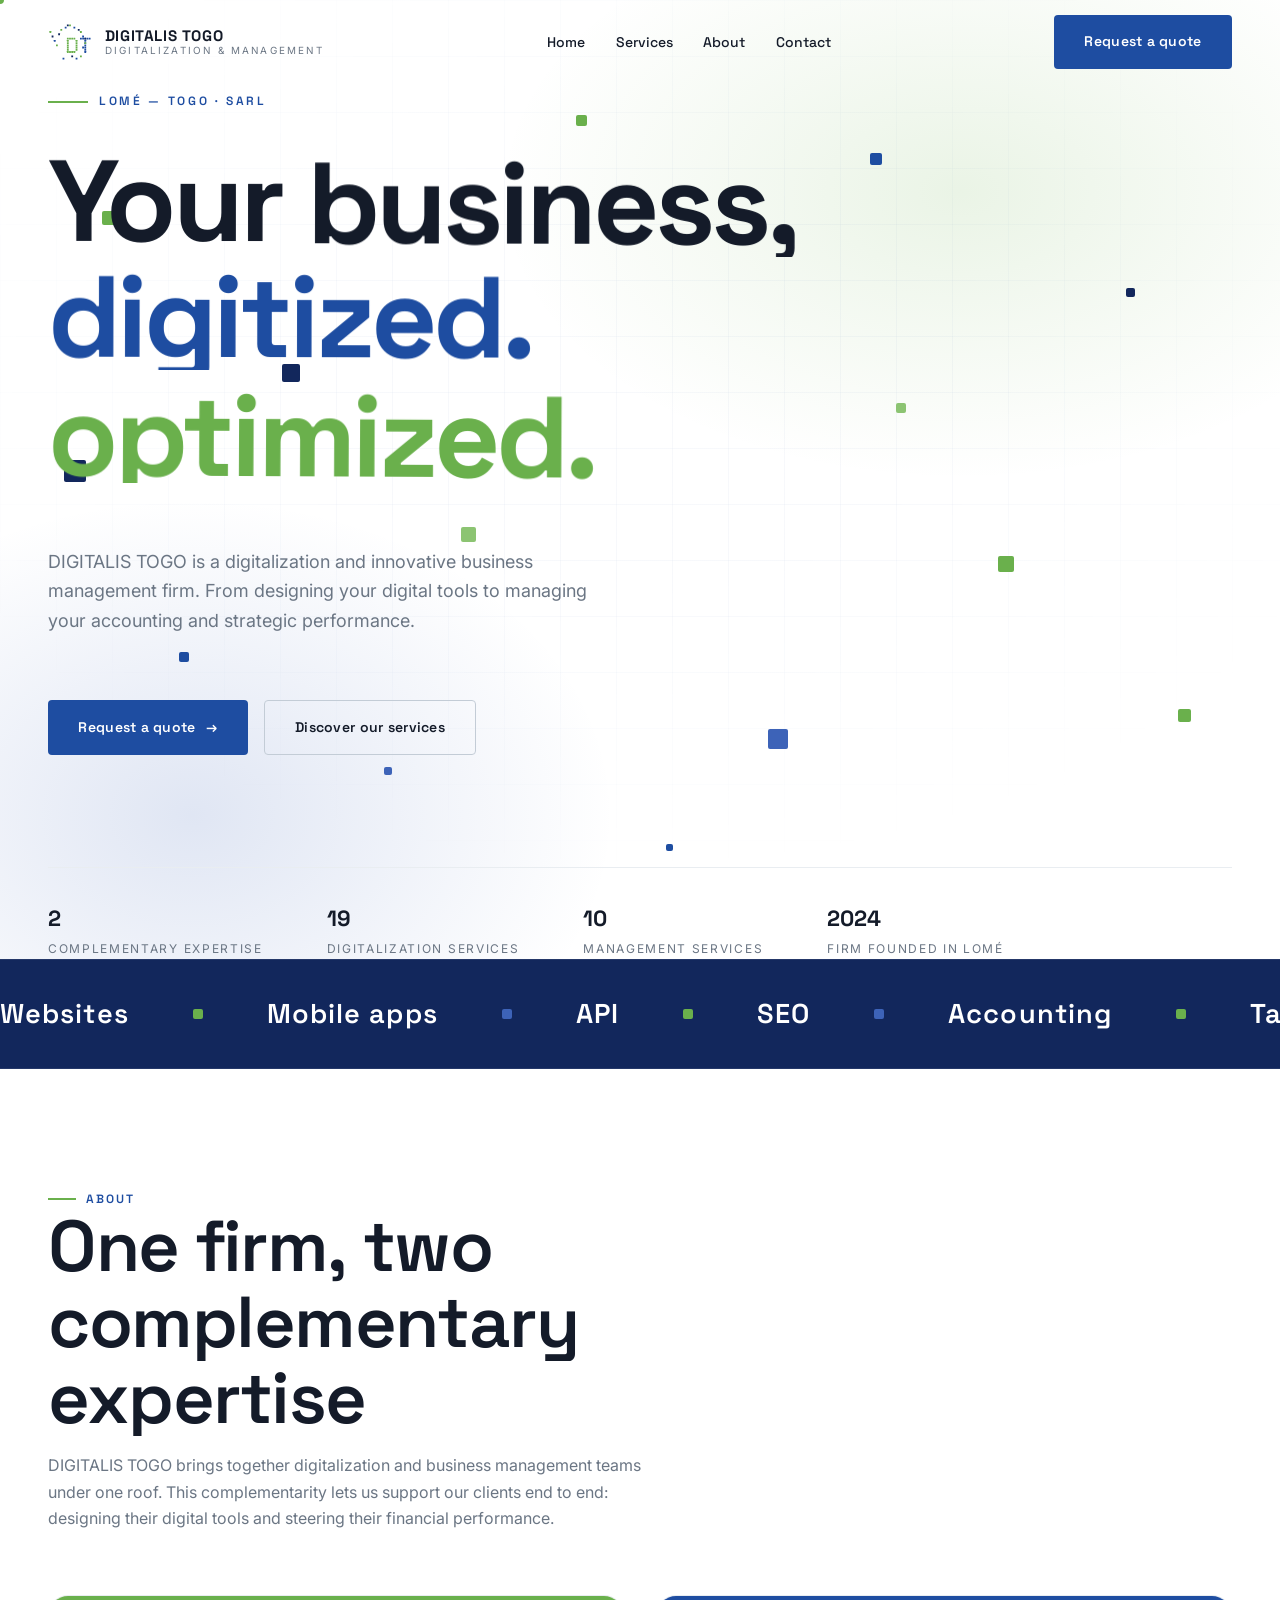
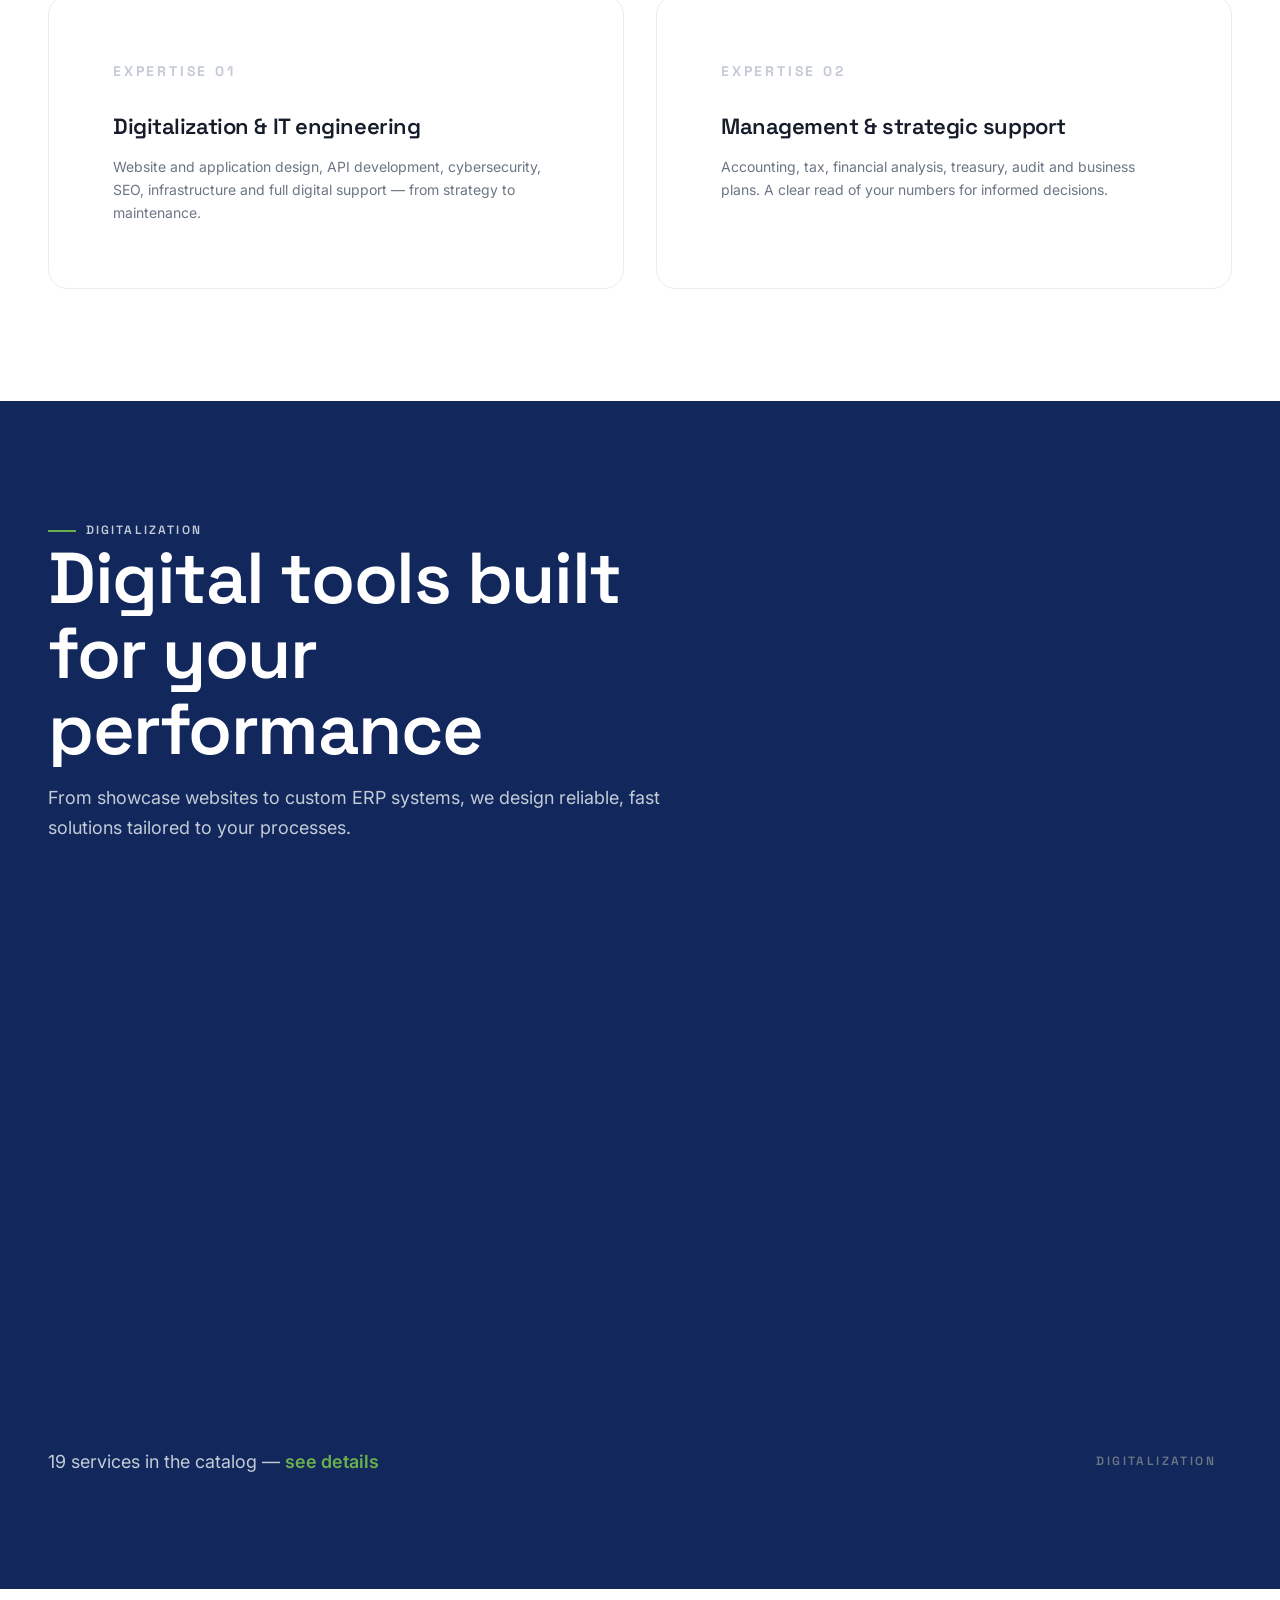
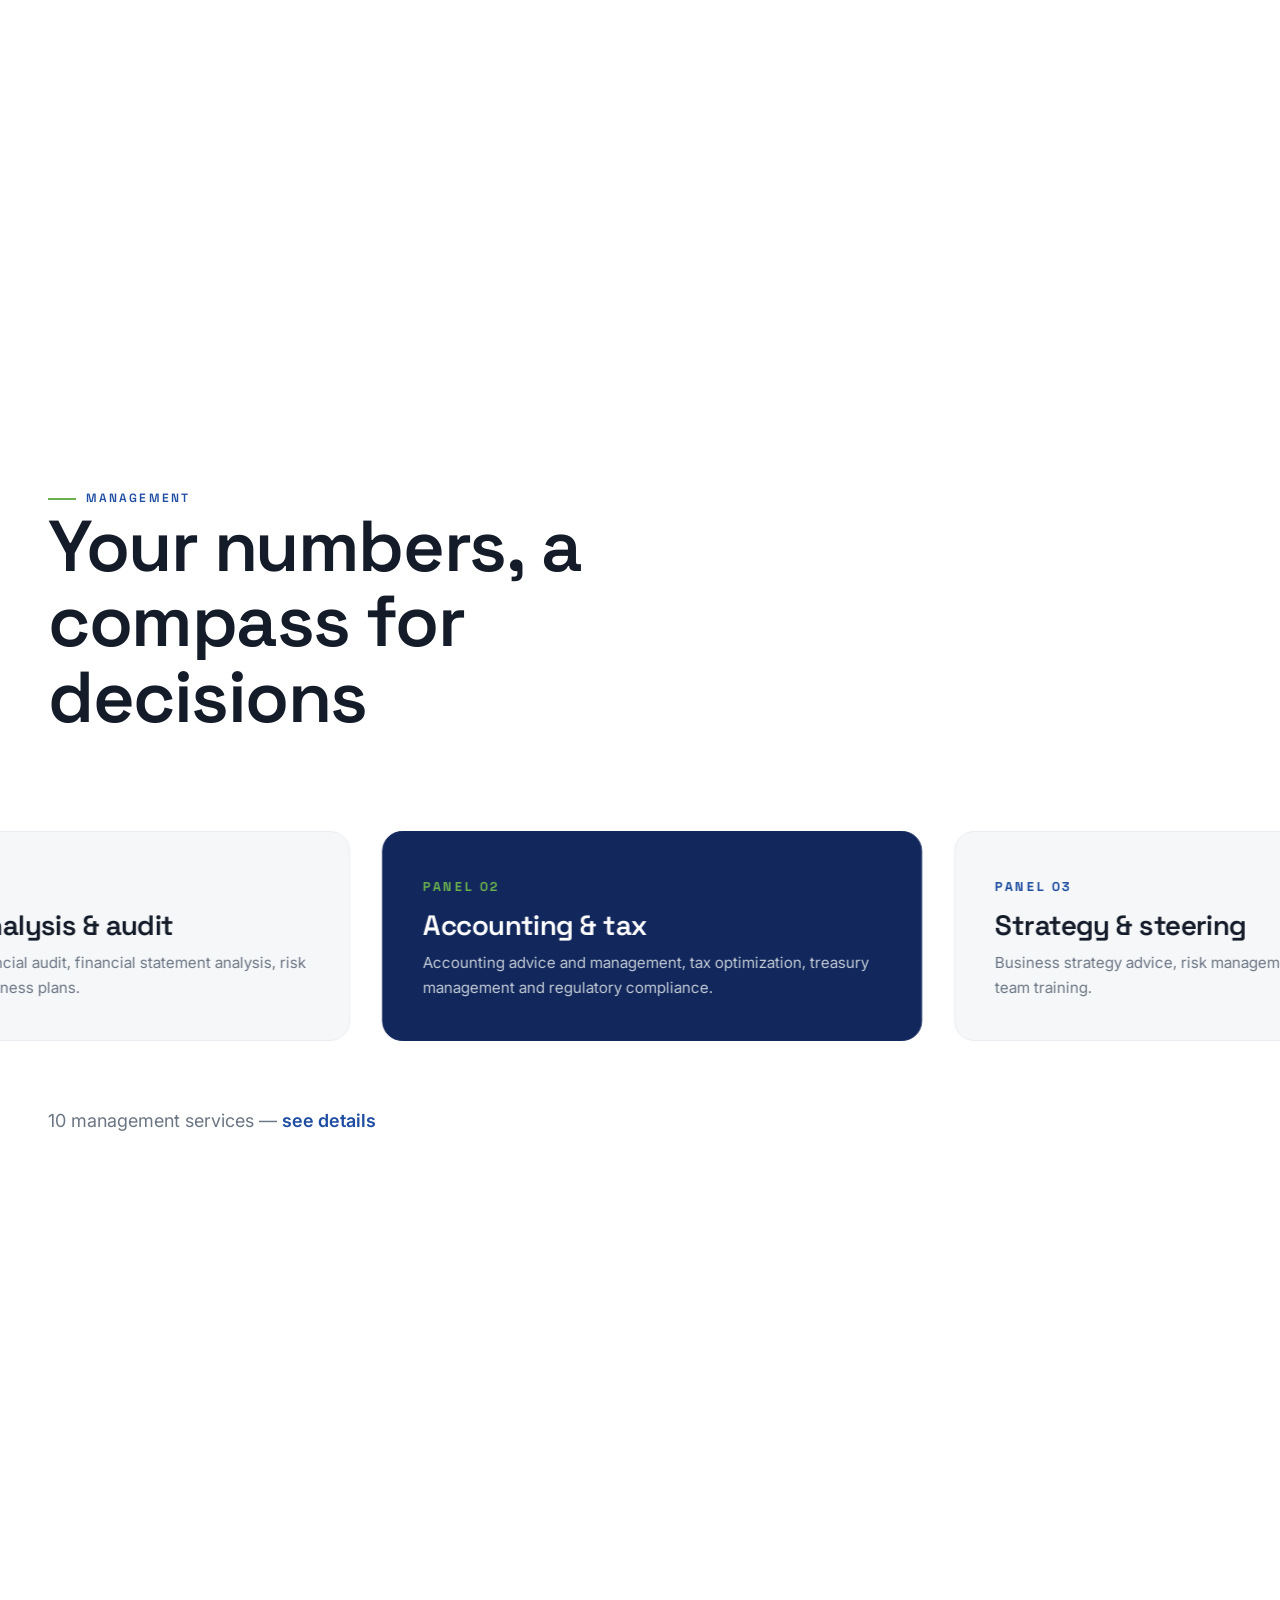
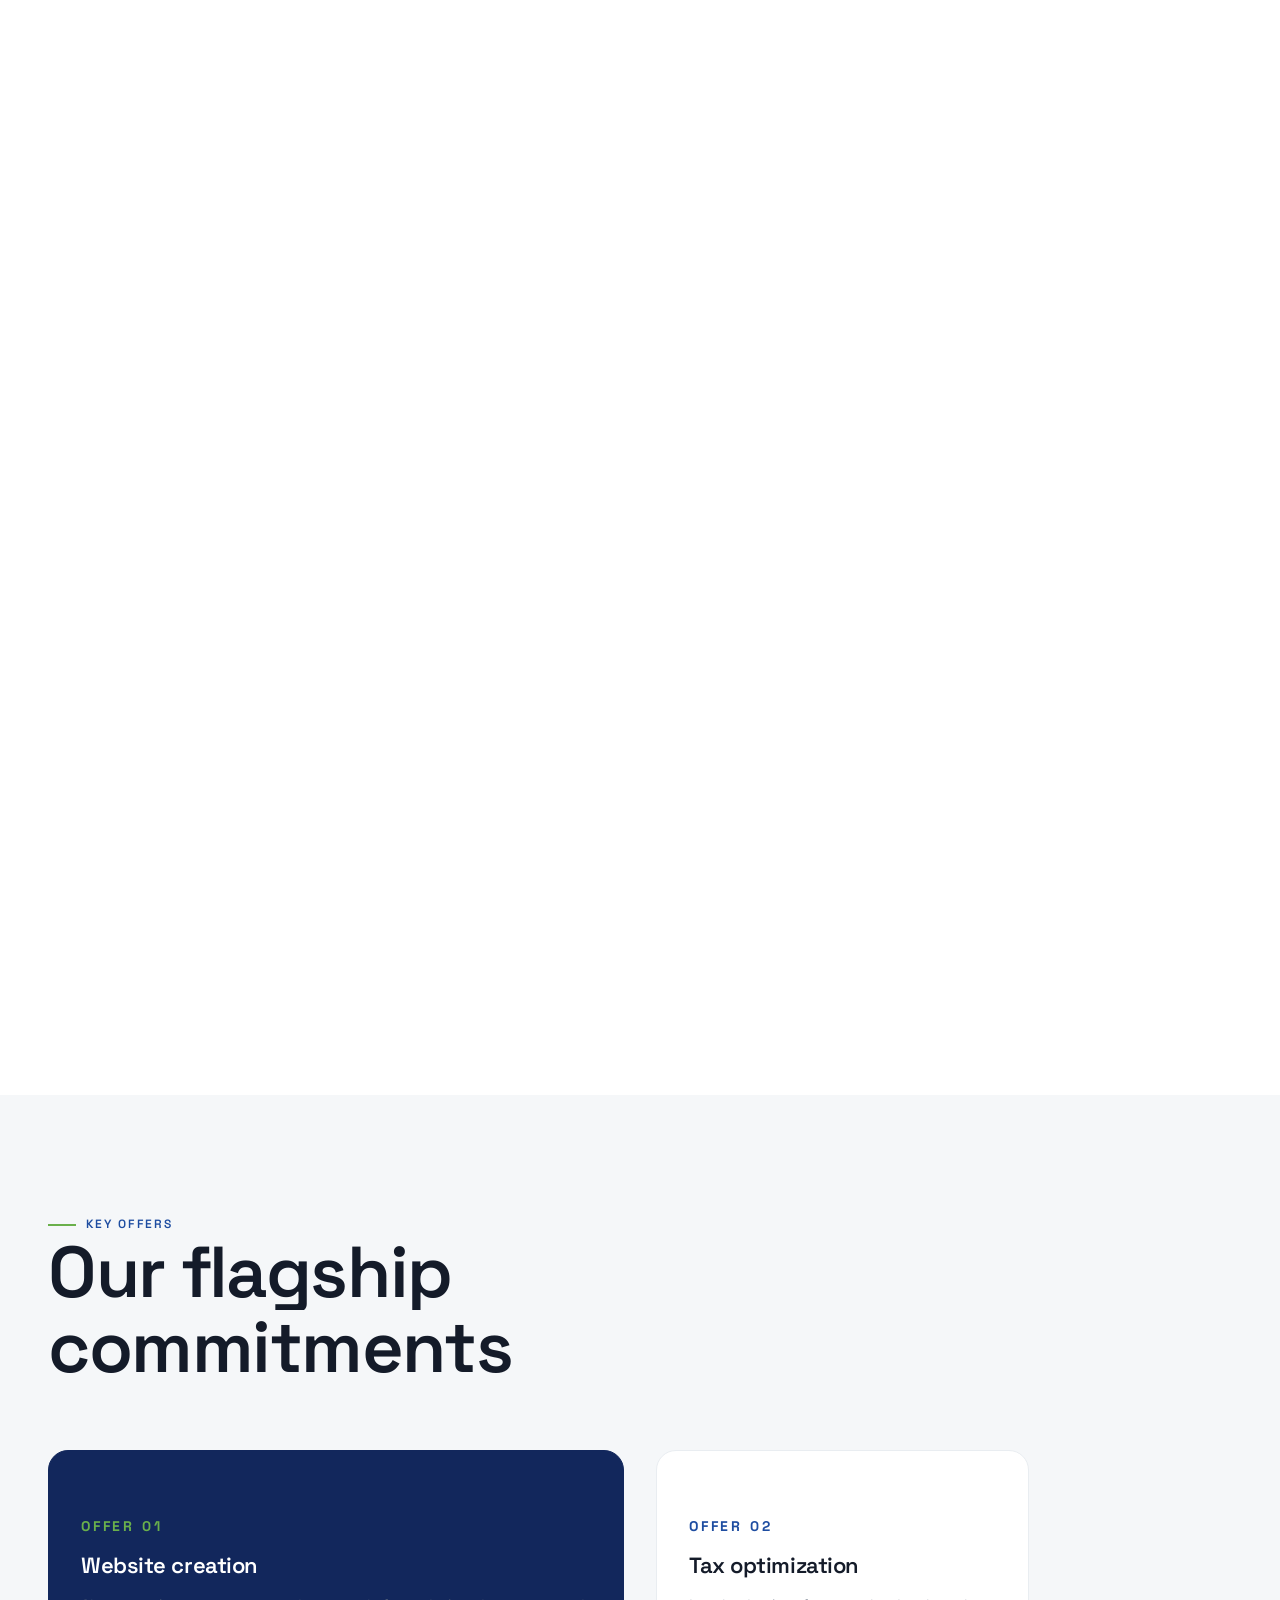
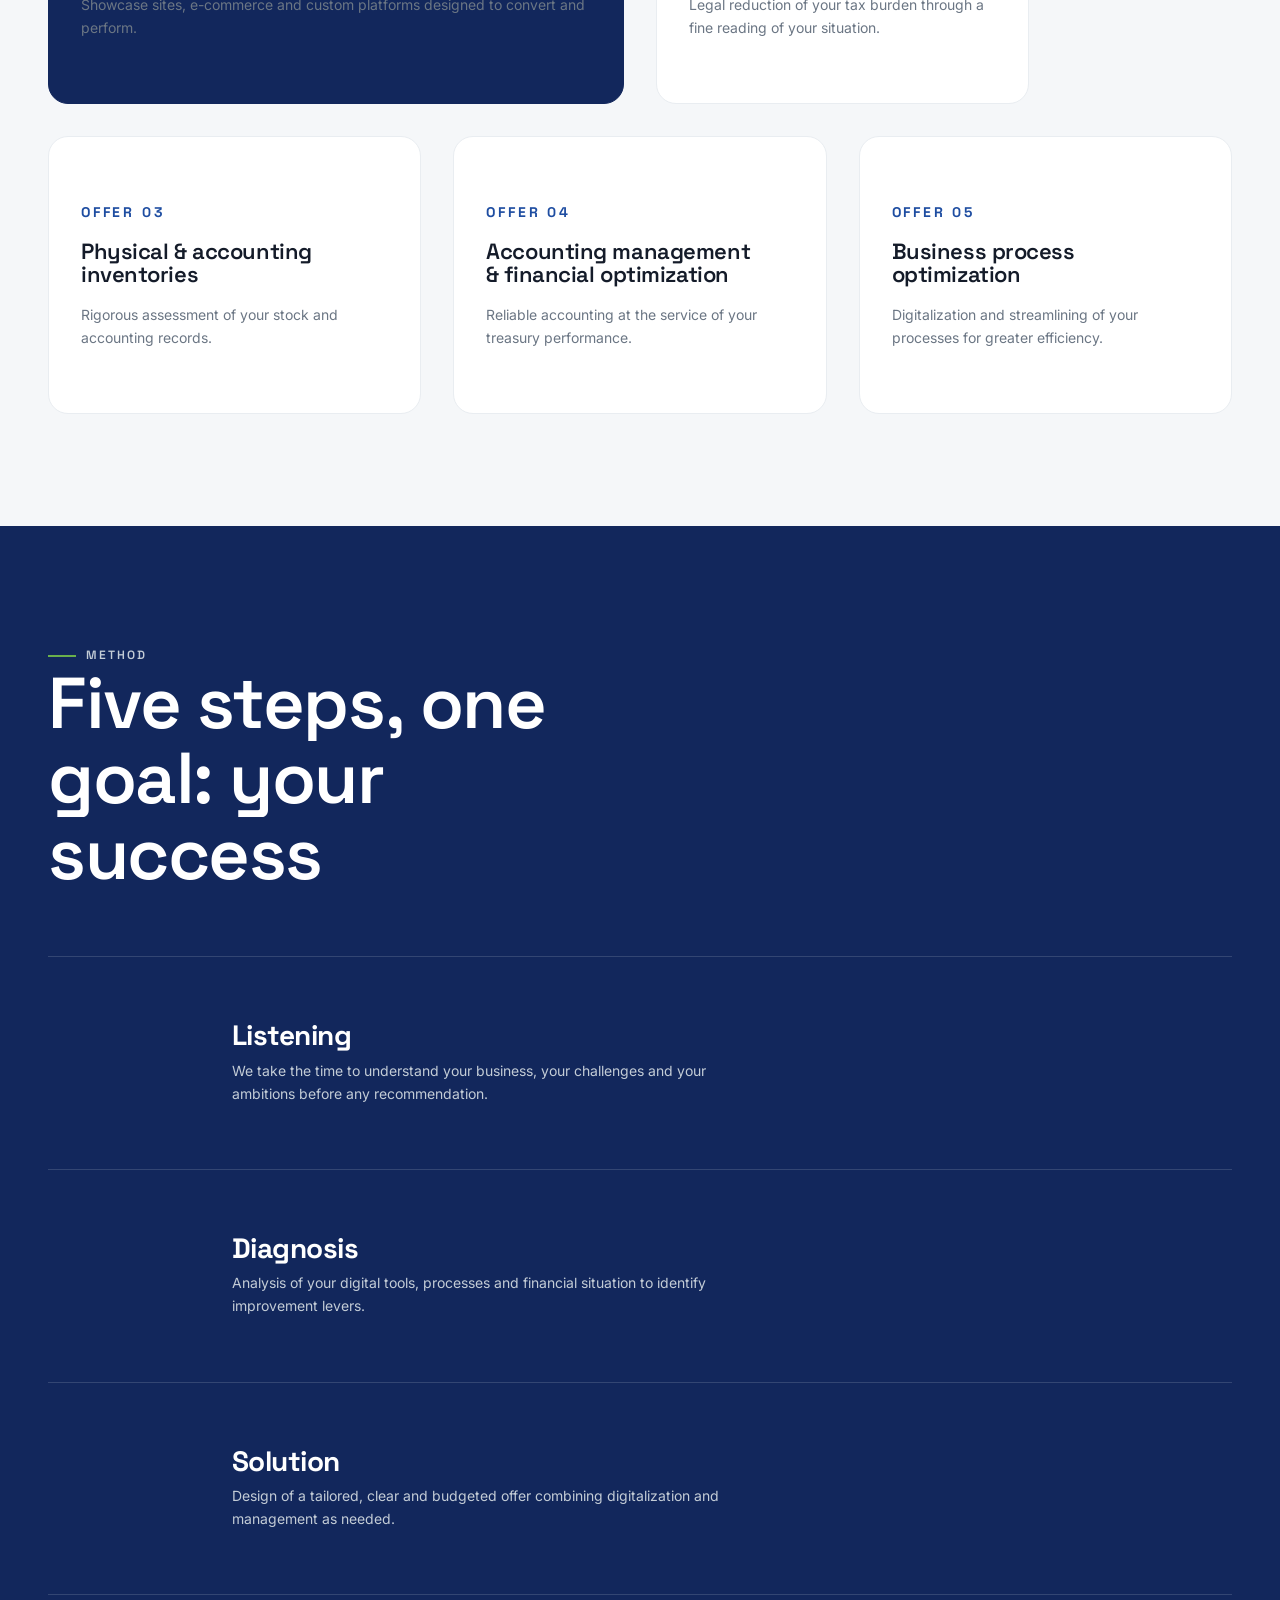
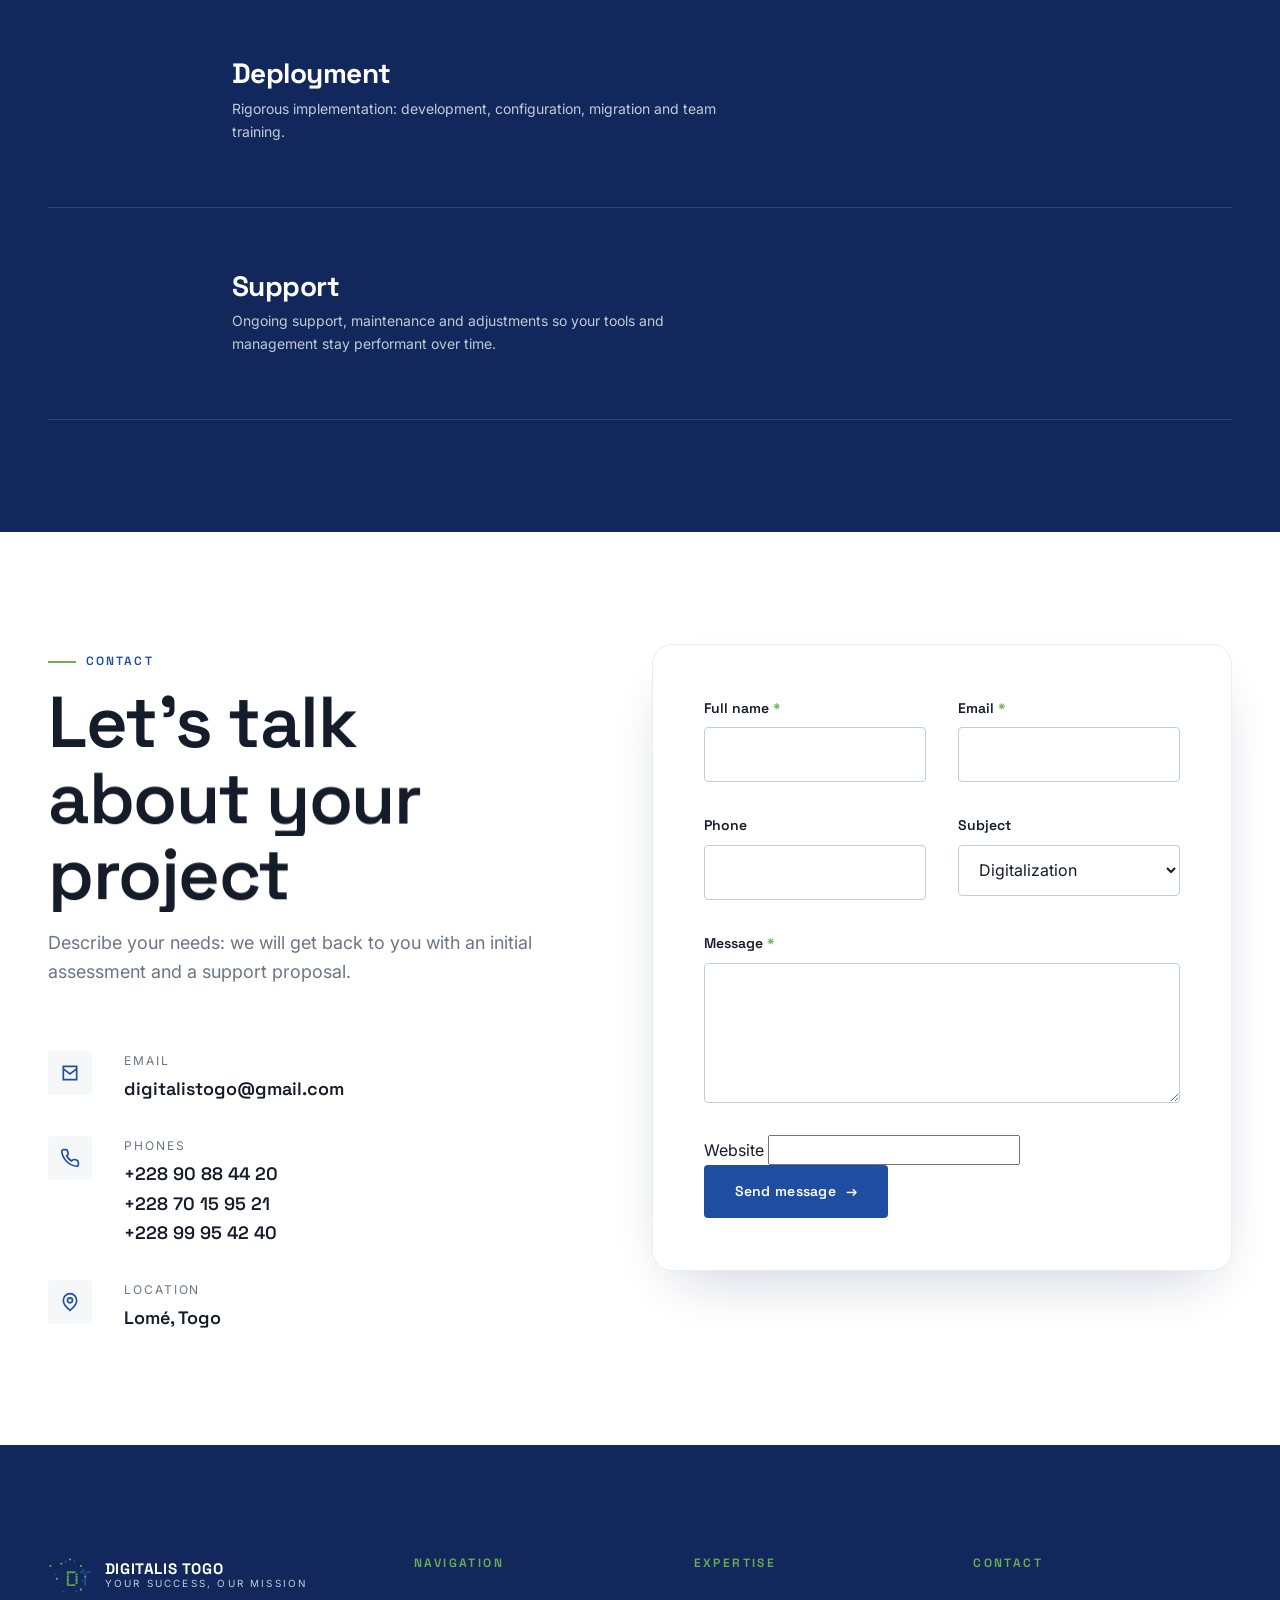
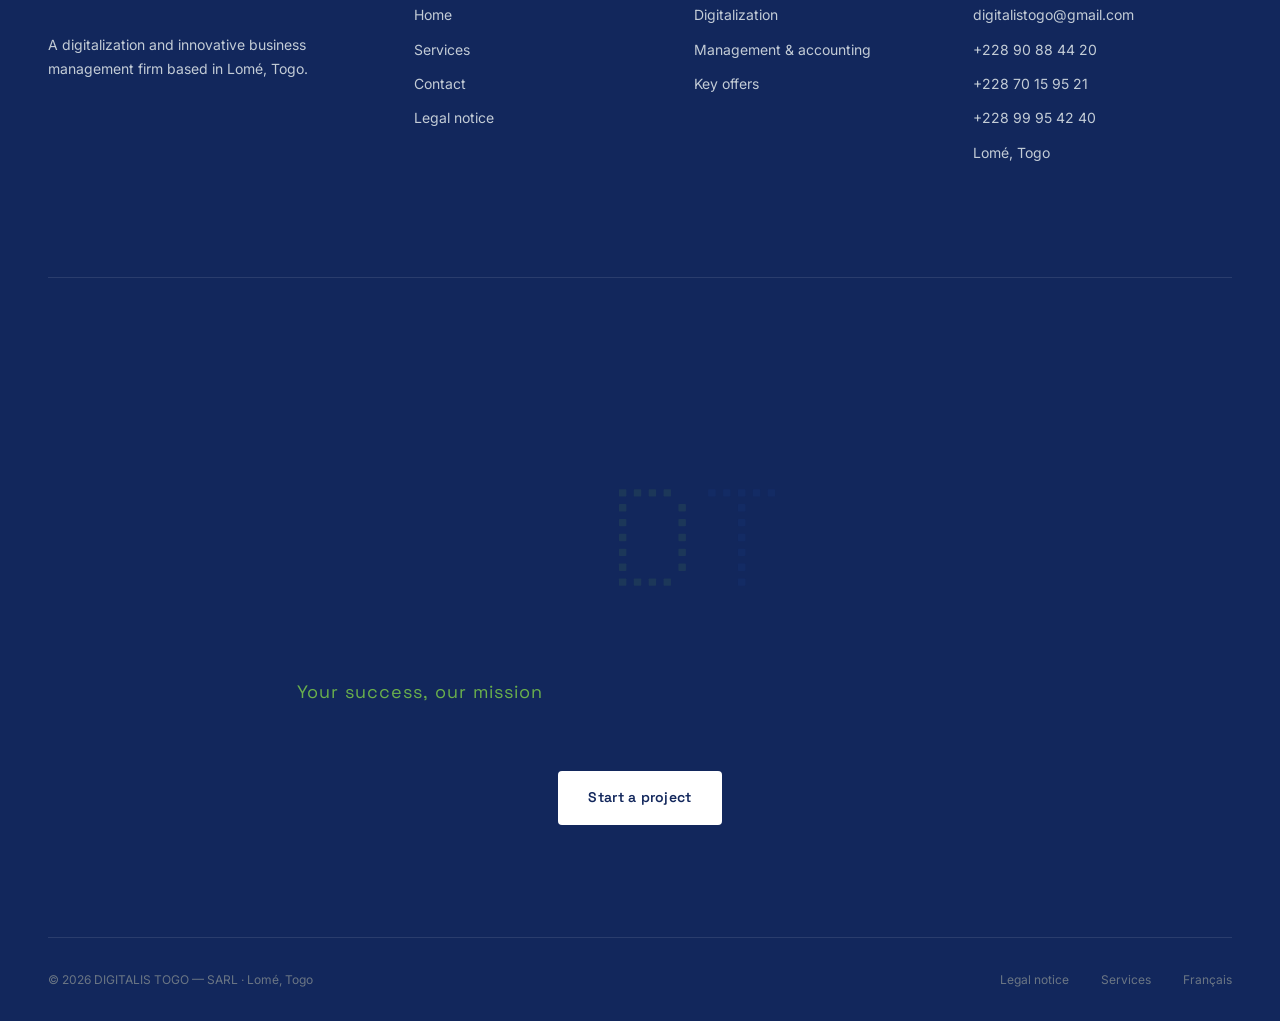
==== en/index.html @ 6058205d "feat: créer les versions anglaises du site" ====
<!DOCTYPE html>
<html lang="en">
<head>
  <meta charset="UTF-8">
  <meta name="viewport" content="width=device-width, initial-scale=1.0">
  <title>DIGITALIS TOGO — Digital transformation &amp; innovative business management | Lomé</title>
  <meta name="description" content="DIGITALIS TOGO, a firm in Lomé specializing in digitalization and innovative business management: websites, mobile apps, accounting, tax and strategy.">
  <meta name="theme-color" content="#12275c">
  <link rel="canonical" href="./">
  <link rel="alternate" hreflang="en" href="./">
  <link rel="alternate" hreflang="fr" href="../">
  <link rel="alternate" hreflang="x-default" href="../">

  <meta property="og:type" content="website">
  <meta property="og:locale" content="en_TG">
  <meta property="og:site_name" content="DIGITALIS TOGO">
  <meta property="og:title" content="DIGITALIS TOGO — Your success, our mission">
  <meta property="og:description" content="A digitalization and innovative business management firm in Lomé, Togo.">
  <meta property="og:url" content="./">

  <link rel="icon" type="image/svg+xml" href="../favicon/favicon.svg">
  <link rel="apple-touch-icon" href="../favicon/favicon.svg">

  <link rel="preconnect" href="https://fonts.googleapis.com">
  <link rel="preconnect" href="https://fonts.gstatic.com" crossorigin>
  <link href="https://fonts.googleapis.com/css2?family=Inter:wght@400;500;600&family=Space+Grotesk:wght@500;600;700&display=swap" rel="stylesheet">

  <link rel="stylesheet" href="../assets/css/main.css">
  <link rel="stylesheet" href="../assets/css/components.css">
  <link rel="stylesheet" href="../assets/css/animations.css">
  <link rel="stylesheet" href="../assets/css/responsive.css">

  <noscript><style>.intro{display:none!important}.js [data-reveal]{opacity:1!important;transform:none!important}</style></noscript>

  <script type="application/ld+json">
  {
    "@context": "https://schema.org",
    "@type": "ProfessionalService",
    "name": "DIGITALIS TOGO",
    "slogan": "Your success, our mission",
    "description": "Digitalization and innovative business management firm in Lomé, Togo.",
    "address": { "@type": "PostalAddress", "addressLocality": "Lomé", "addressCountry": "TG" },
    "email": "digitalistogo@gmail.com",
    "telephone": ["+22890884420", "+22870159521", "+22899954240"],
    "foundingDate": "2024-05-17",
    "priceRange": "$$"
  }
  </script>
</head>
<body>

  <a class="skip-link" href="#main">Skip to content</a>

  <!-- ===== Intro ===== -->
  <div class="intro" aria-hidden="true">
    <div class="intro__canvas"></div>
    <svg class="intro__mark" viewBox="-96 -72 242 206" xmlns="http://www.w3.org/2000/svg" aria-hidden="true">
      <g>
        <rect class="logo-px" x="8" y="8" width="10" height="10" rx="1" fill="#6AB04C"/>
        <rect class="logo-px" x="20" y="8" width="10" height="10" rx="1" fill="#6AB04C"/>
        <rect class="logo-px" x="32" y="8" width="10" height="10" rx="1" fill="#6AB04C"/>
        <rect class="logo-px" x="44" y="8" width="10" height="10" rx="1" fill="#6AB04C"/>
        <rect class="logo-px" x="8" y="20" width="10" height="10" rx="1" fill="#6AB04C"/>
        <rect class="logo-px" x="56" y="20" width="10" height="10" rx="1" fill="#6AB04C"/>
        <rect class="logo-px" x="8" y="32" width="10" height="10" rx="1" fill="#6AB04C"/>
        <rect class="logo-px" x="56" y="32" width="10" height="10" rx="1" fill="#6AB04C"/>
        <rect class="logo-px" x="8" y="44" width="10" height="10" rx="1" fill="#6AB04C"/>
        <rect class="logo-px" x="56" y="44" width="10" height="10" rx="1" fill="#6AB04C"/>
        <rect class="logo-px" x="8" y="56" width="10" height="10" rx="1" fill="#6AB04C"/>
        <rect class="logo-px" x="56" y="56" width="10" height="10" rx="1" fill="#6AB04C"/>
        <rect class="logo-px" x="8" y="68" width="10" height="10" rx="1" fill="#6AB04C"/>
        <rect class="logo-px" x="56" y="68" width="10" height="10" rx="1" fill="#6AB04C"/>
        <rect class="logo-px" x="8" y="80" width="10" height="10" rx="1" fill="#6AB04C"/>
        <rect class="logo-px" x="20" y="80" width="10" height="10" rx="1" fill="#6AB04C"/>
        <rect class="logo-px" x="32" y="80" width="10" height="10" rx="1" fill="#6AB04C"/>
        <rect class="logo-px" x="44" y="80" width="10" height="10" rx="1" fill="#6AB04C"/>
        <rect class="logo-px" x="80" y="8" width="10" height="10" rx="1" fill="#1E4DA1"/>
        <rect class="logo-px" x="92" y="8" width="10" height="10" rx="1" fill="#1E4DA1"/>
        <rect class="logo-px" x="104" y="8" width="10" height="10" rx="1" fill="#1E4DA1"/>
        <rect class="logo-px" x="116" y="8" width="10" height="10" rx="1" fill="#1E4DA1"/>
        <rect class="logo-px" x="128" y="8" width="10" height="10" rx="1" fill="#1E4DA1"/>
        <rect class="logo-px" x="104" y="20" width="10" height="10" rx="1" fill="#1E4DA1"/>
        <rect class="logo-px" x="104" y="32" width="10" height="10" rx="1" fill="#1E4DA1"/>
        <rect class="logo-px" x="104" y="44" width="10" height="10" rx="1" fill="#1E4DA1"/>
        <rect class="logo-px" x="104" y="56" width="10" height="10" rx="1" fill="#1E4DA1"/>
        <rect class="logo-px" x="104" y="68" width="10" height="10" rx="1" fill="#1E4DA1"/>
        <rect class="logo-px" x="104" y="80" width="10" height="10" rx="1" fill="#1E4DA1"/>
      </g>
    </svg>
    <div class="intro__word">DIGITALIS TOGO</div>
    <button class="intro__skip" type="button">Skip</button>
  </div>

  <!-- ===== Header ===== -->
  <header class="site-header">
    <div class="container site-header__inner">
      <a class="brand" href="./" aria-label="DIGITALIS TOGO — home">
        <img class="brand__mark" src="../assets/logo/logo.svg" alt="" width="44" height="38">
        <span class="brand__text">
          <span class="brand__name">DIGITALIS TOGO</span>
          <span class="brand__tag">Digitalization &amp; Management</span>
        </span>
      </a>

      <nav class="main-nav" aria-label="Main navigation">
        <ul>
          <li><a href="./">Home</a></li>
          <li><a href="./services.html">Services</a></li>
          <li><a href="#about">About</a></li>
          <li><a href="#contact">Contact</a></li>
        </ul>
      </nav>

      <a class="header__cta btn btn--primary" href="#contact">Request a quote</a>

      <button class="nav-toggle" type="button" aria-expanded="false" aria-controls="mobile-menu" aria-label="Open menu">
        <span></span><span></span><span></span>
      </button>
    </div>
  </header>

  <nav class="mobile-menu" id="mobile-menu" aria-label="Mobile navigation">
    <ul>
      <li><a href="./"><span class="menu-index">01</span>Home</a></li>
      <li><a href="./services.html"><span class="menu-index">02</span>Services</a></li>
      <li><a href="#about"><span class="menu-index">03</span>About</a></li>
      <li><a href="#contact"><span class="menu-index">04</span>Contact</a></li>
    </ul>
    <div class="mobile-menu__foot">
      <span>Lomé, Togo</span>
      <a href="mailto:digitalistogo@gmail.com">digitalistogo@gmail.com</a>
      <a href="tel:+22890884420">+228 90 88 44 20</a>
    </div>
  </nav>

  <main id="main">

    <!-- ===== HERO ===== -->
    <section class="hero" aria-label="Introduction">
      <div class="pixel-grid" aria-hidden="true"></div>
      <div class="hero__visual" aria-hidden="true">
        <div class="float-px px-pulse" style="width:14px;height:14px;left:8%;top:22%;background:#6AB04C;--dur:9s;--delay:0s;--o:0.8"></div>
        <div class="float-px px-pulse" style="width:10px;height:10px;left:14%;top:68%;background:#1E4DA1;--dur:11s;--delay:1.2s;--o:0.6"></div>
        <div class="float-px px-pulse" style="width:18px;height:18px;left:22%;top:38%;background:#12275C;--dur:13s;--delay:0.6s;--o:0.4"></div>
        <div class="float-px px-pulse" style="width:8px;height:8px;left:30%;top:80%;background:#3D63B8;--dur:8s;--delay:2s;--o:0.7"></div>
        <div class="float-px px-pulse" style="width:12px;height:12px;left:68%;top:16%;background:#1E4DA1;--dur:10s;--delay:0.3s;--o:0.5"></div>
        <div class="float-px px-pulse" style="width:16px;height:16px;left:78%;top:58%;background:#6AB04C;--dur:12s;--delay:1.6s;--o:0.55"></div>
        <div class="float-px px-pulse" style="width:9px;height:9px;left:88%;top:30%;background:#12275C;--dur:9.5s;--delay:2.4s;--o:0.6"></div>
        <div class="float-px px-pulse" style="width:20px;height:20px;left:60%;top:76%;background:#3D63B8;--dur:14s;--delay:0.9s;--o:0.35"></div>
        <div class="float-px px-pulse" style="width:11px;height:11px;left:45%;top:12%;background:#6AB04C;--dur:10.5s;--delay:1.9s;--o:0.5"></div>
        <div class="float-px px-pulse" style="width:7px;height:7px;left:52%;top:88%;background:#1E4DA1;--dur:8.5s;--delay:0.4s;--o:0.65"></div>
        <div class="float-px px-pulse" style="width:15px;height:15px;left:36%;top:55%;background:#8CC472;--dur:12.5s;--delay:2.8s;--o:0.4"></div>
        <div class="float-px px-pulse" style="width:13px;height:13px;left:92%;top:74%;background:#6AB04C;--dur:11.5s;--delay:1.4s;--o:0.45"></div>
        <div class="float-px px-pulse" style="width:22px;height:22px;left:5%;top:48%;background:#12275C;--dur:15s;--delay:2.1s;--o:0.3"></div>
        <div class="float-px px-pulse" style="width:10px;height:10px;left:70%;top:42%;background:#8CC472;--dur:9.8s;--delay:3s;--o:0.5"></div>
      </div>

      <div class="container hero__inner">
        <span class="hero__kicker">Lomé — Togo · SARL</span>
        <h1 class="hero__title">
          <span class="line"><span class="word">Your</span> <span class="word">business,</span></span>
          <span class="line"><span class="word accent">digitized.</span></span>
          <span class="line"><span class="word accent-green">optimized.</span></span>
        </h1>
        <p class="hero__sub">
          DIGITALIS TOGO is a digitalization and innovative business management
          firm. From designing your digital tools to managing your accounting
          and strategic performance.
        </p>
        <div class="hero__actions">
          <a class="btn btn--primary magnetic" href="#contact">Request a quote <span class="btn__arrow">→</span></a>
          <a class="btn btn--ghost magnetic" href="./services.html">Discover our services</a>
        </div>
        <div class="hero__meta">
          <div class="hero__meta-item"><strong>2</strong><span>Complementary expertise</span></div>
          <div class="hero__meta-item"><strong>19</strong><span>Digitalization services</span></div>
          <div class="hero__meta-item"><strong>10</strong><span>Management services</span></div>
          <div class="hero__meta-item"><strong>2024</strong><span>Firm founded in Lomé</span></div>
        </div>
      </div>

      <div class="hero__scrollcue" aria-hidden="true">Scroll</div>
    </section>

    <!-- ===== Marquee ===== -->
    <div class="marquee" aria-hidden="true">
      <div class="marquee__track">
        <div class="marquee__group">
          <span class="marquee__item">Websites</span>
          <span class="marquee__item">Mobile apps</span>
          <span class="marquee__item">API</span>
          <span class="marquee__item">SEO</span>
          <span class="marquee__item">Accounting</span>
          <span class="marquee__item">Tax</span>
          <span class="marquee__item">Inventories</span>
          <span class="marquee__item">Audit</span>
        </div>
        <div class="marquee__group">
          <span class="marquee__item">Websites</span>
          <span class="marquee__item">Mobile apps</span>
          <span class="marquee__item">API</span>
          <span class="marquee__item">SEO</span>
          <span class="marquee__item">Accounting</span>
          <span class="marquee__item">Tax</span>
          <span class="marquee__item">Inventories</span>
          <span class="marquee__item">Audit</span>
        </div>
      </div>
    </div>

    <!-- ===== ABOUT ===== -->
    <section class="section" id="about" aria-labelledby="about-title">
      <div class="container">
        <div class="section-head" data-reveal>
          <span class="eyebrow">About</span>
          <h2 id="about-title" data-split>One firm, two complementary expertise</h2>
          <p>
            DIGITALIS TOGO brings together digitalization and business
            management teams under one roof. This complementarity lets us
            support our clients end to end: designing their digital tools and
            steering their financial performance.
          </p>
        </div>

        <div class="expertise" data-stagger>
          <article class="expertise__card expertise__card--digital">
            <span class="expertise__index">EXPERTISE 01</span>
            <h3>Digitalization &amp; IT engineering</h3>
            <p>
              Website and application design, API development, cybersecurity,
              SEO, infrastructure and full digital support — from strategy to
              maintenance.
            </p>
          </article>
          <article class="expertise__card expertise__card--gestion">
            <span class="expertise__index">EXPERTISE 02</span>
            <h3>Management &amp; strategic support</h3>
            <p>
              Accounting, tax, financial analysis, treasury, audit and business
              plans. A clear read of your numbers for informed decisions.
            </p>
          </article>
        </div>
      </div>
    </section>

    <!-- ===== SEQUENCE 1: DIGITALIZATION ===== -->
    <section class="section section--dark" data-sequence="digitalisation" aria-labelledby="dig-title">
      <div class="container">
        <div class="section-head">
          <span class="eyebrow">Digitalization</span>
          <h2 id="dig-title" data-split>Digital tools built for your performance</h2>
          <p class="text-lead">
            From showcase websites to custom ERP systems, we design reliable,
            fast solutions tailored to your processes.
          </p>
        </div>
      </div>

      <div class="seq__stage" style="position:relative;height:60vh;display:grid;place-items:center;">
        <div class="seq__chips" style="display:grid;grid-template-columns:repeat(4,180px);gap:1rem;position:absolute;inset:0;margin:auto;width:max-content;height:max-content;">
          <span class="seq__chip" style="padding:.8rem 1rem;border-radius:8px;background:rgba(106,176,76,.15);border:1px solid rgba(106,176,76,.4);color:#fff;font-family:'Space Grotesk';font-size:.85rem;">Websites &amp; e-commerce</span>
          <span class="seq__chip" style="padding:.8rem 1rem;border-radius:8px;background:rgba(61,99,184,.18);border:1px solid rgba(141,164,232,.4);color:#fff;font-family:'Space Grotesk';font-size:.85rem;">Mobile apps</span>
          <span class="seq__chip" style="padding:.8rem 1rem;border-radius:8px;background:rgba(106,176,76,.15);border:1px solid rgba(106,176,76,.4);color:#fff;font-family:'Space Grotesk';font-size:.85rem;">API &amp; integrations</span>
          <span class="seq__chip" style="padding:.8rem 1rem;border-radius:8px;background:rgba(61,99,184,.18);border:1px solid rgba(141,164,232,.4);color:#fff;font-family:'Space Grotesk';font-size:.85rem;">SEO &amp; digital marketing</span>
          <span class="seq__chip" style="padding:.8rem 1rem;border-radius:8px;background:rgba(106,176,76,.15);border:1px solid rgba(106,176,76,.4);color:#fff;font-family:'Space Grotesk';font-size:.85rem;">Cybersecurity</span>
          <span class="seq__chip" style="padding:.8rem 1rem;border-radius:8px;background:rgba(61,99,184,.18);border:1px solid rgba(141,164,232,.4);color:#fff;font-family:'Space Grotesk';font-size:.85rem;">IT systems</span>
          <span class="seq__chip" style="padding:.8rem 1rem;border-radius:8px;background:rgba(106,176,76,.15);border:1px solid rgba(106,176,76,.4);color:#fff;font-family:'Space Grotesk';font-size:.85rem;">Hosting &amp; maintenance</span>
          <span class="seq__chip" style="padding:.8rem 1rem;border-radius:8px;background:rgba(61,99,184,.18);border:1px solid rgba(141,164,232,.4);color:#fff;font-family:'Space Grotesk';font-size:.85rem;">Audit &amp; digital strategy</span>
        </div>
      </div>

      <div class="container">
        <div style="display:flex;justify-content:space-between;align-items:center;flex-wrap:wrap;gap:1rem;">
          <p class="text-lead">19 services in the catalog — <a href="./services.html" style="color:var(--color-green);font-weight:600;">see details</a></p>
          <span class="divider-label" style="max-width:280px;">Digitalization</span>
        </div>
      </div>
    </section>

    <!-- ===== SEQUENCE 2: MANAGEMENT ===== -->
    <section class="section" data-sequence="gestion" aria-labelledby="gest-title" style="padding:0;overflow:hidden;">
      <div class="container" style="padding-top:var(--space-xl);">
        <div class="section-head">
          <span class="eyebrow">Management</span>
          <h2 id="gest-title" data-split>Your numbers, a compass for decisions</h2>
        </div>
      </div>
      <div class="seq__track" style="display:flex;gap:2rem;padding:2rem 0 4rem;width:max-content;will-change:transform;">
        <article class="seq__panel" style="flex:0 0 min(540px,82vw);padding:2.5rem;border-radius:20px;background:var(--color-gray-50);border:1px solid var(--color-gray-100);">
          <span style="font-family:'Space Grotesk';font-size:.8rem;font-weight:700;letter-spacing:.2em;color:var(--color-blue);">PANEL 01</span>
          <h3 style="margin:.8rem 0 .6rem;">Financial analysis &amp; audit</h3>
          <p style="color:var(--color-gray-500);font-size:.95rem;">Accounting and financial audit, financial statement analysis, risk assessment and business plans.</p>
        </article>
        <article class="seq__panel" style="flex:0 0 min(540px,82vw);padding:2.5rem;border-radius:20px;background:var(--color-night);border:1px solid var(--color-night);">
          <span style="font-family:'Space Grotesk';font-size:.8rem;font-weight:700;letter-spacing:.2em;color:var(--color-green);">PANEL 02</span>
          <h3 style="margin:.8rem 0 .6rem;color:#fff;">Accounting &amp; tax</h3>
          <p style="color:#c3ccd6;font-size:.95rem;">Accounting advice and management, tax optimization, treasury management and regulatory compliance.</p>
        </article>
        <article class="seq__panel" style="flex:0 0 min(540px,82vw);padding:2.5rem;border-radius:20px;background:var(--color-gray-50);border:1px solid var(--color-gray-100);">
          <span style="font-family:'Space Grotesk';font-size:.8rem;font-weight:700;letter-spacing:.2em;color:var(--color-blue);">PANEL 03</span>
          <h3 style="margin:.8rem 0 .6rem;">Strategy &amp; steering</h3>
          <p style="color:var(--color-gray-500);font-size:.95rem;">Business strategy advice, risk management and assessment, team training.</p>
        </article>
        <article class="seq__panel" style="flex:0 0 min(540px,82vw);padding:2.5rem;border-radius:20px;background:var(--color-night);border:1px solid var(--color-night);">
          <span style="font-family:'Space Grotesk';font-size:.8rem;font-weight:700;letter-spacing:.2em;color:var(--color-green);">PANEL 04</span>
          <h3 style="margin:.8rem 0 .6rem;color:#fff;">Inventories &amp; optimization</h3>
          <p style="color:#c3ccd6;font-size:.95rem;">Physical and accounting inventories, business process and financial performance optimization.</p>
        </article>
        <article class="seq__panel" style="flex:0 0 min(540px,82vw);padding:2.5rem;border-radius:20px;background:var(--color-gray-50);border:1px solid var(--color-gray-100);">
          <span style="font-family:'Space Grotesk';font-size:.8rem;font-weight:700;letter-spacing:.2em;color:var(--color-blue);">PANEL 05</span>
          <h3 style="margin:.8rem 0 .6rem;">Training</h3>
          <p style="color:var(--color-gray-500);font-size:.95rem;">Skills development for your teams in management, accounting and digital culture.</p>
        </article>
      </div>
      <div class="container">
        <p class="text-lead">10 management services — <a href="./services.html" style="color:var(--color-blue);font-weight:600;">see details</a></p>
      </div>
    </section>

    <!-- ===== KEY OFFERS ===== -->
    <section class="section section--gray" aria-labelledby="offers-title">
      <div class="container">
        <div class="section-head" data-reveal>
          <span class="eyebrow">Key offers</span>
          <h2 id="offers-title" data-split>Our flagship commitments</h2>
        </div>
        <div class="offers" data-stagger>
          <article class="offer offer--wide">
            <span class="offer__num">OFFER 01</span>
            <h3>Website creation</h3>
            <p>Showcase sites, e-commerce and custom platforms designed to convert and perform.</p>
          </article>
          <article class="offer">
            <span class="offer__num">OFFER 02</span>
            <h3>Tax optimization</h3>
            <p>Legal reduction of your tax burden through a fine reading of your situation.</p>
          </article>
          <article class="offer">
            <span class="offer__num">OFFER 03</span>
            <h3>Physical &amp; accounting inventories</h3>
            <p>Rigorous assessment of your stock and accounting records.</p>
          </article>
          <article class="offer">
            <span class="offer__num">OFFER 04</span>
            <h3>Accounting management &amp; financial optimization</h3>
            <p>Reliable accounting at the service of your treasury performance.</p>
          </article>
          <article class="offer">
            <span class="offer__num">OFFER 05</span>
            <h3>Business process optimization</h3>
            <p>Digitalization and streamlining of your processes for greater efficiency.</p>
          </article>
        </div>
      </div>
    </section>

    <!-- ===== METHOD ===== -->
    <section class="section section--dark" aria-labelledby="method-title">
      <div class="container">
        <div class="section-head" data-reveal>
          <span class="eyebrow">Method</span>
          <h2 id="method-title" data-split>Five steps, one goal: your success</h2>
        </div>
        <div class="method">
          <div class="method__step">
            <span class="method__num">01</span>
            <div>
              <h3 class="method__title">Listening</h3>
              <p class="method__desc">We take the time to understand your business, your challenges and your ambitions before any recommendation.</p>
            </div>
          </div>
          <div class="method__step">
            <span class="method__num">02</span>
            <div>
              <h3 class="method__title">Diagnosis</h3>
              <p class="method__desc">Analysis of your digital tools, processes and financial situation to identify improvement levers.</p>
            </div>
          </div>
          <div class="method__step">
            <span class="method__num">03</span>
            <div>
              <h3 class="method__title">Solution</h3>
              <p class="method__desc">Design of a tailored, clear and budgeted offer combining digitalization and management as needed.</p>
            </div>
          </div>
          <div class="method__step">
            <span class="method__num">04</span>
            <div>
              <h3 class="method__title">Deployment</h3>
              <p class="method__desc">Rigorous implementation: development, configuration, migration and team training.</p>
            </div>
          </div>
          <div class="method__step">
            <span class="method__num">05</span>
            <div>
              <h3 class="method__title">Support</h3>
              <p class="method__desc">Ongoing support, maintenance and adjustments so your tools and management stay performant over time.</p>
            </div>
          </div>
        </div>
      </div>
    </section>

    <!-- ===== CONTACT ===== -->
    <section class="section" id="contact" aria-labelledby="contact-title">
      <div class="container">
        <div class="contact-grid">
          <div data-reveal>
            <span class="eyebrow">Contact</span>
            <h2 id="contact-title" style="margin:.8rem 0 1rem;" data-split>Let's talk about your project</h2>
            <p class="text-lead" style="margin-bottom:var(--space-lg);">
              Describe your needs: we will get back to you with an initial
              assessment and a support proposal.
            </p>
            <div class="contact-info">
              <div class="contact-info__item">
                <span class="contact-info__icon" aria-hidden="true">
                  <svg width="20" height="20" viewBox="0 0 24 24" fill="none" stroke="currentColor" stroke-width="2"><path d="M4 4h16v16H4z"/><path d="m4 7 8 6 8-6"/></svg>
                </span>
                <div>
                  <div class="contact-info__label">Email</div>
                  <a class="contact-info__value" href="mailto:digitalistogo@gmail.com">digitalistogo@gmail.com</a>
                </div>
              </div>
              <div class="contact-info__item">
                <span class="contact-info__icon" aria-hidden="true">
                  <svg width="20" height="20" viewBox="0 0 24 24" fill="none" stroke="currentColor" stroke-width="2"><path d="M22 16.9v3a2 2 0 0 1-2.2 2 19.8 19.8 0 0 1-8.6-3.1 19.5 19.5 0 0 1-6-6A19.8 19.8 0 0 1 2.1 4.2 2 2 0 0 1 4.1 2h3a2 2 0 0 1 2 1.7c.1.9.3 1.8.6 2.6a2 2 0 0 1-.5 2.1L8 9.6a16 16 0 0 0 6 6l1.2-1.2a2 2 0 0 1 2.1-.5c.8.3 1.7.5 2.6.6a2 2 0 0 1 1.7 2z"/></svg>
                </span>
                <div>
                  <div class="contact-info__label">Phones</div>
                  <a class="contact-info__value" href="tel:+22890884420">+228 90 88 44 20</a><br>
                  <a class="contact-info__value" href="tel:+22870159521">+228 70 15 95 21</a><br>
                  <a class="contact-info__value" href="tel:+22899954240">+228 99 95 42 40</a>
                </div>
              </div>
              <div class="contact-info__item">
                <span class="contact-info__icon" aria-hidden="true">
                  <svg width="20" height="20" viewBox="0 0 24 24" fill="none" stroke="currentColor" stroke-width="2"><path d="M20 10c0 6-8 12-8 12s-8-6-8-12a8 8 0 0 1 16 0z"/><circle cx="12" cy="10" r="3"/></svg>
                </span>
                <div>
                  <div class="contact-info__label">Location</div>
                  <span class="contact-info__value">Lomé, Togo</span>
                </div>
              </div>
            </div>
          </div>

          <form class="form" data-contact-form data-reveal novalidate>
            <div class="form__fields">
              <div class="form__row">
                <div class="field">
                  <label for="f-name">Full name <span class="req">*</span></label>
                  <input id="f-name" name="name" type="text" required autocomplete="name">
                </div>
                <div class="field">
                  <label for="f-email">Email <span class="req">*</span></label>
                  <input id="f-email" name="email" type="email" required autocomplete="email">
                </div>
              </div>
              <div class="form__row">
                <div class="field">
                  <label for="f-phone">Phone</label>
                  <input id="f-phone" name="phone" type="tel" autocomplete="tel">
                </div>
                <div class="field">
                  <label for="f-topic">Subject</label>
                  <select id="f-topic" name="topic">
                    <option value="digitalisation">Digitalization</option>
                    <option value="gestion">Management &amp; accounting</option>
                    <option value="devis">Quote request</option>
                    <option value="autre">Other</option>
                  </select>
                </div>
              </div>
              <div class="field">
                <label for="f-message">Message <span class="req">*</span></label>
                <textarea id="f-message" name="message" required></textarea>
              </div>
              <div class="hp-field" aria-hidden="true">
                <label for="f-website">Website</label>
                <input id="f-website" name="website" type="text" tabindex="-1" autocomplete="off">
              </div>
              <button class="btn btn--primary" type="submit">Send message <span class="btn__arrow">→</span></button>
            </div>
            <p class="form__error" role="alert"></p>
            <div class="form__success" role="status">
              Thank you! Your message has been sent. We will get back to you shortly.
            </div>
          </form>
        </div>
      </div>
    </section>
  </main>

  <!-- ===== Footer ===== -->
  <footer class="site-footer">
    <div class="container">
      <div class="footer-top">
        <div class="footer-brand">
          <a class="brand" href="./" aria-label="DIGITALIS TOGO — home">
            <img class="brand__mark" src="../assets/logo/logo.svg" alt="" width="44" height="38">
            <span class="brand__text">
              <span class="brand__name">DIGITALIS TOGO</span>
              <span class="brand__tag">Your success, our mission</span>
            </span>
          </a>
          <p>A digitalization and innovative business management firm based in Lomé, Togo.</p>
          <div class="footer-social">
            <a href="#" rel="noopener" aria-label="Facebook — Digitalis Togo" data-social="facebook">
              <svg width="18" height="18" viewBox="0 0 24 24" fill="currentColor"><path d="M13.5 21v-7h2.4l.4-3h-2.8V9.1c0-.9.3-1.5 1.6-1.5h1.3V4.9c-.6-.1-1.4-.2-2.2-.2-2.2 0-3.7 1.3-3.7 3.8V11H8v3h2.5v7h3z"/></svg>
            </a>
            <a href="#" rel="noopener" aria-label="LinkedIn — Digitalis Togo" data-social="linkedin">
              <svg width="18" height="18" viewBox="0 0 24 24" fill="currentColor"><path d="M6.5 8.8H3.6V21h2.9V8.8zM5 3a1.7 1.7 0 1 0 0 3.4A1.7 1.7 0 0 0 5 3zm5.4 5.8H7.5V21h2.9v-6.6c0-1.7.8-2.6 2-2.6s1.9.9 1.9 2.6V21h2.9v-7.2c0-3.2-1.7-4.7-4-4.7-1.9 0-2.8 1-3.3 1.7V8.8z"/></svg>
            </a>
          </div>
        </div>

        <div class="footer-col">
          <h4>Navigation</h4>
          <ul>
            <li><a href="./">Home</a></li>
            <li><a href="./services.html">Services</a></li>
            <li><a href="#contact">Contact</a></li>
            <li><a href="./legal-notice.html">Legal notice</a></li>
          </ul>
        </div>

        <div class="footer-col">
          <h4>Expertise</h4>
          <ul>
            <li><a href="./services.html#digitalisation">Digitalization</a></li>
            <li><a href="./services.html#gestion">Management &amp; accounting</a></li>
            <li><a href="./services.html#offres">Key offers</a></li>
          </ul>
        </div>

        <div class="footer-col">
          <h4>Contact</h4>
          <ul>
            <li><a href="mailto:digitalistogo@gmail.com">digitalistogo@gmail.com</a></li>
            <li><a href="tel:+22890884420">+228 90 88 44 20</a></li>
            <li><a href="tel:+22870159521">+228 70 15 95 21</a></li>
            <li><a href="tel:+22899954240">+228 99 95 42 40</a></li>
            <li><span>Lomé, Togo</span></li>
          </ul>
        </div>
      </div>

      <div class="footer-cta" data-footer-scene>
        <svg class="footer-cta__logo" viewBox="-96 -72 242 206" xmlns="http://www.w3.org/2000/svg" aria-hidden="true">
          <g>
            <rect class="logo-px" x="8" y="8" width="10" height="10" rx="1" fill="#6AB04C"/>
            <rect class="logo-px" x="20" y="8" width="10" height="10" rx="1" fill="#6AB04C"/>
            <rect class="logo-px" x="32" y="8" width="10" height="10" rx="1" fill="#6AB04C"/>
            <rect class="logo-px" x="44" y="8" width="10" height="10" rx="1" fill="#6AB04C"/>
            <rect class="logo-px" x="8" y="20" width="10" height="10" rx="1" fill="#6AB04C"/>
            <rect class="logo-px" x="56" y="20" width="10" height="10" rx="1" fill="#6AB04C"/>
            <rect class="logo-px" x="8" y="32" width="10" height="10" rx="1" fill="#6AB04C"/>
            <rect class="logo-px" x="56" y="32" width="10" height="10" rx="1" fill="#6AB04C"/>
            <rect class="logo-px" x="8" y="44" width="10" height="10" rx="1" fill="#6AB04C"/>
            <rect class="logo-px" x="56" y="44" width="10" height="10" rx="1" fill="#6AB04C"/>
            <rect class="logo-px" x="8" y="56" width="10" height="10" rx="1" fill="#6AB04C"/>
            <rect class="logo-px" x="56" y="56" width="10" height="10" rx="1" fill="#6AB04C"/>
            <rect class="logo-px" x="8" y="68" width="10" height="10" rx="1" fill="#6AB04C"/>
            <rect class="logo-px" x="56" y="68" width="10" height="10" rx="1" fill="#6AB04C"/>
            <rect class="logo-px" x="8" y="80" width="10" height="10" rx="1" fill="#6AB04C"/>
            <rect class="logo-px" x="20" y="80" width="10" height="10" rx="1" fill="#6AB04C"/>
            <rect class="logo-px" x="32" y="80" width="10" height="10" rx="1" fill="#6AB04C"/>
            <rect class="logo-px" x="44" y="80" width="10" height="10" rx="1" fill="#6AB04C"/>
            <rect class="logo-px" x="80" y="8" width="10" height="10" rx="1" fill="#1E4DA1"/>
            <rect class="logo-px" x="92" y="8" width="10" height="10" rx="1" fill="#1E4DA1"/>
            <rect class="logo-px" x="104" y="8" width="10" height="10" rx="1" fill="#1E4DA1"/>
            <rect class="logo-px" x="116" y="8" width="10" height="10" rx="1" fill="#1E4DA1"/>
            <rect class="logo-px" x="128" y="8" width="10" height="10" rx="1" fill="#1E4DA1"/>
            <rect class="logo-px" x="104" y="20" width="10" height="10" rx="1" fill="#1E4DA1"/>
            <rect class="logo-px" x="104" y="32" width="10" height="10" rx="1" fill="#1E4DA1"/>
            <rect class="logo-px" x="104" y="44" width="10" height="10" rx="1" fill="#1E4DA1"/>
            <rect class="logo-px" x="104" y="56" width="10" height="10" rx="1" fill="#1E4DA1"/>
            <rect class="logo-px" x="104" y="68" width="10" height="10" rx="1" fill="#1E4DA1"/>
            <rect class="logo-px" x="104" y="80" width="10" height="10" rx="1" fill="#1E4DA1"/>
          </g>
        </svg>
        <p class="slogan">Your success, our mission</p>
        <a class="btn btn--light" href="#contact">Start a project</a>
      </div>

      <div class="footer-bottom">
        <span>© 2026 DIGITALIS TOGO — SARL · Lomé, Togo</span>
        <nav aria-label="Footer links">
          <a href="./legal-notice.html">Legal notice</a>
          <a href="./services.html">Services</a>
          <a href="../">Français</a>
        </nav>
      </div>
    </div>
  </footer>

  <script src="../assets/js/config.js" defer></script>
  <script src="../assets/vendor/gsap.min.js" defer></script>
  <script src="../assets/vendor/ScrollTrigger.min.js" defer></script>
  <script src="../assets/vendor/lenis.min.js" defer></script>
  <script src="../assets/vendor/SplitType.min.js" defer></script>
  <script src="../assets/js/main.js" defer></script>
  <script src="../assets/js/scroll.js" defer></script>
  <script src="../assets/js/navigation.js" defer></script>
  <script src="../assets/js/animations.js" defer></script>
  <script src="../assets/js/contact.js" defer></script>
</body>
</html>
---- assets/css/main.css ----
/* ============================================================
   DIGITALIS TOGO — main.css
   Tokens, reset, typographie, mise en page de base
   ============================================================ */

:root {
  /* Identité — extraites du logo officiel */
  --color-green: #6ab04c;
  --color-blue: #1e4da1;
  --color-night: #12275c;

  /* Dérivés de marque */
  --color-night-soft: #1b336e;
  --color-green-soft: #8cc472;
  --color-blue-soft: #3d63b8;

  /* Neutres */
  --color-white: #ffffff;
  --color-gray-50: #f5f7f9;
  --color-gray-100: #e9edf1;
  --color-gray-300: #c3ccd6;
  --color-gray-500: #6b7684;
  --color-gray-800: #232c3d;
  --color-ink: #141b29;

  /* Typographie */
  --font-display: "Space Grotesk", "Inter", system-ui, sans-serif;
  --font-body: "Inter", system-ui, -apple-system, sans-serif;

  /* Échelle typo */
  --text-xs: 0.75rem;
  --text-sm: 0.875rem;
  --text-base: 1rem;
  --text-lg: 1.125rem;
  --text-xl: 1.375rem;
  --text-2xl: 1.75rem;
  --text-3xl: clamp(2rem, 4vw, 3rem);
  --text-4xl: clamp(2.5rem, 6vw, 4.5rem);
  --text-hero: clamp(2.75rem, 9vw, 8rem);

  /* Espacement */
  --space-xs: 0.5rem;
  --space-sm: 1rem;
  --space-md: 2rem;
  --space-lg: 4rem;
  --space-xl: 7rem;
  --space-2xl: 10rem;

  /* Rayons & ombres (discrets, dans les tons de marque) */
  --radius-sm: 4px;
  --radius-md: 10px;
  --radius-lg: 20px;
  --shadow-soft: 0 24px 60px -24px rgba(18, 39, 92, 0.25);

  /* Motion — signature premium */
  --ease-out: cubic-bezier(0.16, 1, 0.3, 1);
  --ease-in-out: cubic-bezier(0.65, 0, 0.35, 1);
  --ease-snap: cubic-bezier(0.83, 0, 0.17, 1);
  --dur-fast: 0.18s;
  --dur-med: 0.45s;
  --dur-slow: 0.9s;

  /* Layout */
  --container: 1320px;
  --header-h: 84px;
}

/* ---------- Reset ---------- */
*,
*::before,
*::after {
  box-sizing: border-box;
  margin: 0;
  padding: 0;
}

html {
  scroll-behavior: auto; /* Lenis gère le smooth scroll */
  -webkit-text-size-adjust: 100%;
}

html.lenis,
html.lenis body {
  height: auto;
}
.lenis.lenis-smooth {
  scroll-behavior: auto !important;
}
.lenis.lenis-stopped {
  overflow: hidden;
}

body {
  font-family: var(--font-body);
  font-size: var(--text-base);
  line-height: 1.65;
  color: var(--color-ink);
  background: var(--color-white);
  -webkit-font-smoothing: antialiased;
  overflow-x: hidden;
}

img,
svg,
video {
  display: block;
  max-width: 100%;
}

a {
  color: inherit;
  text-decoration: none;
}

ul,
ol {
  list-style: none;
}

button {
  font: inherit;
  color: inherit;
  background: none;
  border: none;
  cursor: pointer;
}

input,
textarea,
select {
  font: inherit;
  color: inherit;
}

/* Focus visible — accessibilité */
:focus-visible {
  outline: 2px solid var(--color-blue);
  outline-offset: 3px;
  border-radius: 2px;
}

::selection {
  background: var(--color-green);
  color: var(--color-white);
}

/* ---------- Typographie ---------- */
h1,
h2,
h3,
h4 {
  font-family: var(--font-display);
  font-weight: 600;
  line-height: 1.05;
  letter-spacing: -0.02em;
  color: var(--color-ink);
}

h1 {
  font-size: var(--text-hero);
  font-weight: 700;
  letter-spacing: -0.035em;
  line-height: 0.98;
}

h2 {
  font-size: var(--text-4xl);
}

h3 {
  font-size: var(--text-2xl);
}

p {
  max-width: 62ch;
}

.text-lead {
  font-size: var(--text-lg);
  color: var(--color-gray-500);
}

.text-small {
  font-size: var(--text-sm);
  color: var(--color-gray-500);
}

.eyebrow {
  display: inline-flex;
  align-items: center;
  gap: 0.6rem;
  font-family: var(--font-display);
  font-size: var(--text-xs);
  font-weight: 600;
  letter-spacing: 0.18em;
  text-transform: uppercase;
  color: var(--color-blue);
}

.eyebrow::before {
  content: "";
  width: 28px;
  height: 2px;
  background: var(--color-green);
}

/* ---------- Layout ---------- */
.container {
  width: 100%;
  max-width: var(--container);
  margin-inline: auto;
  padding-inline: clamp(1.25rem, 4vw, 3rem);
}

.section {
  padding-block: var(--space-xl);
  position: relative;
}

.section--dark {
  background: var(--color-night);
  color: var(--color-white);
}

.section--dark h1,
.section--dark h2,
.section--dark h3 {
  color: var(--color-white);
}

.section--dark .text-lead,
.section--dark .eyebrow {
  color: var(--color-gray-300);
}

.section--gray {
  background: var(--color-gray-50);
}

.section-head {
  max-width: 720px;
  margin-bottom: var(--space-lg);
}

.section-head p {
  margin-top: var(--space-sm);
  color: var(--color-gray-500);
}

/* ---------- Boutons ---------- */
.btn {
  position: relative;
  display: inline-flex;
  align-items: center;
  gap: 0.65rem;
  padding: 0.95rem 1.9rem;
  font-family: var(--font-display);
  font-size: var(--text-sm);
  font-weight: 600;
  letter-spacing: 0.02em;
  border-radius: var(--radius-sm);
  overflow: hidden;
  isolation: isolate;
  transition: color var(--dur-fast) var(--ease-out),
    border-color var(--dur-fast) var(--ease-out);
}

.btn::after {
  content: "";
  position: absolute;
  inset: 0;
  z-index: -1;
  transform: translateY(101%);
  transition: transform var(--dur-med) var(--ease-out);
}

.btn:hover::after,
.btn:focus-visible::after {
  transform: translateY(0);
}

.btn--primary {
  background: var(--color-blue);
  color: var(--color-white);
}

.btn--primary::after {
  background: var(--color-green);
}

.btn--ghost {
  border: 1px solid var(--color-gray-300);
  color: var(--color-ink);
  background: transparent;
}

.btn--ghost::after {
  background: var(--color-night);
}

.btn--ghost:hover,
.btn--ghost:focus-visible {
  color: var(--color-white);
  border-color: var(--color-night);
}

.btn--light {
  background: var(--color-white);
  color: var(--color-night);
}

.btn--light::after {
  background: var(--color-green);
}

.btn__arrow {
  transition: transform var(--dur-fast) var(--ease-out);
}

.btn:hover .btn__arrow {
  transform: translateX(4px);
}

/* ---------- Pixel decor ---------- */
.pixel-grid {
  position: absolute;
  inset: 0;
  pointer-events: none;
  opacity: 0.5;
  background-image:
    linear-gradient(rgba(30, 77, 161, 0.07) 1px, transparent 1px),
    linear-gradient(90deg, rgba(30, 77, 161, 0.07) 1px, transparent 1px);
  background-size: 56px 56px;
  mask-image: radial-gradient(ellipse 80% 70% at 50% 40%, black 30%, transparent 75%);
  -webkit-mask-image: radial-gradient(ellipse 80% 70% at 50% 40%, black 30%, transparent 75%);
}

.pixel-sq {
  position: absolute;
  width: 12px;
  height: 12px;
  border-radius: 2px;
  pointer-events: none;
}

/* ---------- Reveal de base (fallback sans JS) ---------- */
[data-reveal] {
  opacity: 1;
  transform: none;
}

/* Quand JS actif, les éléments partent masqués puis s'animent */
.js [data-reveal] {
  opacity: 0;
  transform: translateY(36px);
}

@media (prefers-reduced-motion: reduce) {
  .js [data-reveal] {
    opacity: 1 !important;
    transform: none !important;
  }
  *,
  *::before,
  *::after {
    animation-duration: 0.01ms !important;
    animation-iteration-count: 1 !important;
    transition-duration: 0.01ms !important;
  }
}
---- assets/css/components.css ----
/* ============================================================
   DIGITALIS TOGO — components.css
   Header, intro, hero, marquee, sections, formulaire, footer
   ============================================================ */

/* ---------- Intro cinématique ---------- */
.intro {
  position: fixed;
  inset: 0;
  z-index: 100;
  display: grid;
  place-items: center;
  background: var(--color-night);
}

.intro__canvas {
  position: absolute;
  inset: 0;
}

.intro__mark {
  position: relative;
  width: min(220px, 46vw);
  opacity: 0;
  filter: drop-shadow(0 0 24px rgba(106, 176, 76, 0.35));
}

.intro__mark .logo-px {
  opacity: 0;
}

.intro__word {
  position: absolute;
  bottom: 12vh;
  left: 50%;
  transform: translateX(-50%);
  font-family: var(--font-display);
  font-size: var(--text-sm);
  font-weight: 600;
  letter-spacing: 0.5em;
  text-transform: uppercase;
  color: var(--color-white);
  white-space: nowrap;
  opacity: 0;
}

.intro__skip {
  position: absolute;
  top: var(--space-md);
  right: var(--space-md);
  font-size: var(--text-xs);
  letter-spacing: 0.12em;
  text-transform: uppercase;
  color: var(--color-gray-300);
  padding: 0.5rem 0.9rem;
  border: 1px solid rgba(255, 255, 255, 0.25);
  border-radius: var(--radius-sm);
  transition: color var(--dur-fast), border-color var(--dur-fast);
}

.intro__skip:hover {
  color: var(--color-white);
  border-color: var(--color-green);
}

/* ---------- Header ---------- */
.site-header {
  position: fixed;
  top: 0;
  left: 0;
  right: 0;
  z-index: 90;
  height: var(--header-h);
  display: flex;
  align-items: center;
  transition: background var(--dur-med) var(--ease-out),
    box-shadow var(--dur-med) var(--ease-out),
    transform var(--dur-med) var(--ease-out);
}

.site-header.is-scrolled {
  background: rgba(255, 255, 255, 0.86);
  backdrop-filter: blur(14px);
  -webkit-backdrop-filter: blur(14px);
  box-shadow: 0 1px 0 rgba(18, 39, 92, 0.08);
}

.site-header.is-hidden {
  transform: translateY(-100%);
}

.site-header__inner {
  display: flex;
  align-items: center;
  justify-content: space-between;
  gap: var(--space-md);
}

.brand {
  display: inline-flex;
  align-items: center;
  gap: 0.8rem;
}

.brand__mark {
  width: 44px;
  height: auto;
}

.brand__text {
  display: flex;
  flex-direction: column;
  line-height: 1.1;
}

.brand__name {
  font-family: var(--font-display);
  font-weight: 700;
  font-size: 0.95rem;
  letter-spacing: 0.04em;
  color: var(--color-ink);
}

.brand__tag {
  font-size: 0.62rem;
  letter-spacing: 0.22em;
  text-transform: uppercase;
  color: var(--color-gray-500);
}

/* Navigation desktop */
.main-nav ul {
  display: flex;
  align-items: center;
  gap: clamp(1rem, 2.4vw, 2.2rem);
}

.main-nav a {
  position: relative;
  font-family: var(--font-display);
  font-size: var(--text-sm);
  font-weight: 500;
  color: var(--color-ink);
  padding-block: 0.4rem;
}

.main-nav a::after {
  content: "";
  position: absolute;
  left: 0;
  bottom: 0;
  width: 100%;
  height: 2px;
  background: var(--color-green);
  transform: scaleX(0);
  transform-origin: right;
  transition: transform var(--dur-med) var(--ease-out);
}

.main-nav a:hover::after,
.main-nav a.is-active::after {
  transform: scaleX(1);
  transform-origin: left;
}

.main-nav a.is-active {
  color: var(--color-blue);
}

.header__cta {
  display: inline-flex;
}

.header__cta .btn {
  padding: 0.7rem 1.4rem;
  font-size: var(--text-xs);
}

/* Burger mobile */
.nav-toggle {
  display: none;
  width: 46px;
  height: 46px;
  position: relative;
  z-index: 95;
}

.nav-toggle span {
  position: absolute;
  left: 10px;
  right: 10px;
  height: 2px;
  background: var(--color-ink);
  transition: transform var(--dur-med) var(--ease-out), opacity var(--dur-fast);
}

.nav-toggle span:nth-child(1) { top: 16px; }
.nav-toggle span:nth-child(2) { top: 22px; }
.nav-toggle span:nth-child(3) { top: 28px; }

.nav-toggle[aria-expanded="true"] span:nth-child(1) {
  transform: translateY(6px) rotate(45deg);
}
.nav-toggle[aria-expanded="true"] span:nth-child(2) {
  opacity: 0;
}
.nav-toggle[aria-expanded="true"] span:nth-child(3) {
  transform: translateY(-6px) rotate(-45deg);
}

/* Menu mobile plein écran */
.mobile-menu {
  position: fixed;
  inset: 0;
  z-index: 85;
  background: var(--color-night);
  display: flex;
  flex-direction: column;
  justify-content: center;
  padding: var(--space-lg);
  clip-path: inset(0 0 100% 0);
  visibility: hidden;
  transition: clip-path var(--dur-slow) var(--ease-snap), visibility 0s var(--dur-slow);
}

.mobile-menu.is-open {
  clip-path: inset(0 0 0% 0);
  visibility: visible;
  transition: clip-path var(--dur-slow) var(--ease-snap);
}

.mobile-menu ul {
  display: flex;
  flex-direction: column;
  gap: var(--space-sm);
}

.mobile-menu a {
  font-family: var(--font-display);
  font-size: clamp(2rem, 8vw, 3.2rem);
  font-weight: 700;
  color: var(--color-white);
  line-height: 1.15;
  display: block;
  padding-block: 0.25em;
}

.mobile-menu a .menu-index {
  font-size: 0.4em;
  color: var(--color-green);
  margin-right: 0.5em;
  vertical-align: super;
}

.mobile-menu__foot {
  margin-top: var(--space-xl);
  display: flex;
  flex-direction: column;
  gap: var(--space-xs);
  color: var(--color-gray-300);
  font-size: var(--text-sm);
}

/* ---------- Hero ---------- */
.hero {
  position: relative;
  min-height: 100svh;
  display: flex;
  flex-direction: column;
  justify-content: center;
  padding-top: var(--header-h);
  overflow: hidden;
  background:
    radial-gradient(ellipse 60% 50% at 75% 20%, rgba(106, 176, 76, 0.14), transparent 60%),
    radial-gradient(ellipse 55% 55% at 15% 85%, rgba(61, 99, 184, 0.16), transparent 60%),
    var(--color-white);
}

.hero__inner {
  position: relative;
  z-index: 2;
}

.hero__kicker {
  display: inline-flex;
  align-items: center;
  gap: 0.7rem;
  margin-bottom: var(--space-md);
  font-family: var(--font-display);
  font-size: var(--text-xs);
  font-weight: 600;
  letter-spacing: 0.22em;
  text-transform: uppercase;
  color: var(--color-blue);
}

.hero__kicker::before {
  content: "";
  width: 40px;
  height: 2px;
  background: var(--color-green);
}

.hero__title {
  max-width: 12ch;
}

.hero__title .line {
  display: block;
  overflow: hidden;
}

.hero__title .word {
  display: inline-block;
  will-change: transform;
}

.hero__title .accent {
  color: var(--color-blue);
}

.hero__title .accent-green {
  color: var(--color-green);
}

.hero__sub {
  margin-top: var(--space-lg);
  max-width: 52ch;
  font-size: var(--text-lg);
  color: var(--color-gray-500);
}

.hero__actions {
  display: flex;
  flex-wrap: wrap;
  gap: var(--space-sm);
  margin-top: var(--space-lg);
}

.hero__meta {
  display: flex;
  flex-wrap: wrap;
  gap: var(--space-lg);
  margin-top: var(--space-xl);
  padding-top: var(--space-md);
  border-top: 1px solid var(--color-gray-100);
}

.hero__meta-item {
  display: flex;
  flex-direction: column;
  gap: 0.15rem;
}

.hero__meta-item strong {
  font-family: var(--font-display);
  font-size: var(--text-xl);
  color: var(--color-ink);
}

.hero__meta-item span {
  font-size: var(--text-xs);
  letter-spacing: 0.14em;
  text-transform: uppercase;
  color: var(--color-gray-500);
}

/* Composition pixel du hero */
.hero__visual {
  position: absolute;
  inset: 0;
  pointer-events: none;
  z-index: 1;
}

.hero__visual .float-px {
  position: absolute;
  border-radius: 2px;
  will-change: transform;
}

.hero__scrollcue {
  position: absolute;
  bottom: var(--space-lg);
  left: 50%;
  transform: translateX(-50%);
  z-index: 3;
  display: flex;
  flex-direction: column;
  align-items: center;
  gap: 0.6rem;
  font-size: var(--text-xs);
  letter-spacing: 0.25em;
  text-transform: uppercase;
  color: var(--color-gray-500);
}

.hero__scrollcue::after {
  content: "";
  width: 1px;
  height: 56px;
  background: linear-gradient(var(--color-blue), transparent);
  animation: cue-drop 2.2s var(--ease-in-out) infinite;
}

@keyframes cue-drop {
  0% { transform: scaleY(0); transform-origin: top; }
  45% { transform: scaleY(1); transform-origin: top; }
  55% { transform: scaleY(1); transform-origin: bottom; }
  100% { transform: scaleY(0); transform-origin: bottom; }
}

/* ---------- Marquee ---------- */
.marquee {
  overflow: hidden;
  padding-block: var(--space-md);
  background: var(--color-night);
  border-block: 1px solid rgba(255, 255, 255, 0.08);
}

.marquee__track {
  display: flex;
  width: max-content;
  will-change: transform;
}

.marquee__group {
  display: flex;
  align-items: center;
  gap: var(--space-lg);
  padding-right: var(--space-lg);
}

.marquee__item {
  font-family: var(--font-display);
  font-size: clamp(1.1rem, 2.4vw, 1.7rem);
  font-weight: 600;
  letter-spacing: 0.04em;
  color: var(--color-white);
  white-space: nowrap;
  display: flex;
  align-items: center;
  gap: var(--space-lg);
}

.marquee__item::after {
  content: "";
  width: 10px;
  height: 10px;
  border-radius: 2px;
  background: var(--color-green);
}

.marquee__item:nth-child(even)::after {
  background: var(--color-blue-soft);
}

/* ---------- Sections éditoriales ---------- */
.split {
  display: grid;
  grid-template-columns: 1fr 1fr;
  gap: clamp(var(--space-md), 6vw, var(--space-xl));
  align-items: center;
}

.split--reverse .split__media {
  order: 2;
}

.split__media {
  position: relative;
  border-radius: var(--radius-lg);
  overflow: hidden;
  background: var(--color-gray-50);
  min-height: 320px;
}

.split__media .pixel-art {
  position: absolute;
  inset: 0;
  display: grid;
  place-items: center;
}

.split__media .pixel-art svg {
  width: 70%;
  height: auto;
}

/* Blocs expertise (À propos) */
.expertise {
  display: grid;
  grid-template-columns: 1fr 1fr;
  gap: var(--space-md);
  margin-top: var(--space-lg);
}

.expertise__card {
  position: relative;
  padding: var(--space-lg);
  border-radius: var(--radius-lg);
  overflow: hidden;
  border: 1px solid var(--color-gray-100);
  background: var(--color-white);
  transition: transform var(--dur-med) var(--ease-out),
    box-shadow var(--dur-med) var(--ease-out),
    border-color var(--dur-med) var(--ease-out);
}

.expertise__card:hover {
  transform: translateY(-6px);
  box-shadow: var(--shadow-soft);
  border-color: var(--color-gray-300);
}

.expertise__card::before {
  content: "";
  position: absolute;
  top: 0;
  left: 0;
  right: 0;
  height: 4px;
}

.expertise__card--digital::before { background: var(--color-green); }
.expertise__card--gestion::before { background: var(--color-blue); }

.expertise__card h3 {
  font-size: var(--text-xl);
  margin-bottom: var(--space-sm);
}

.expertise__card p {
  font-size: var(--text-sm);
  color: var(--color-gray-500);
}

.expertise__index {
  font-family: var(--font-display);
  font-size: var(--text-sm);
  font-weight: 700;
  letter-spacing: 0.2em;
  color: var(--color-gray-300);
  margin-bottom: var(--space-md);
  display: block;
}

/* ---------- Listes de services (séquences scroll) ---------- */
.service-lines {
  border-top: 1px solid var(--color-gray-100);
}

.service-line {
  display: grid;
  grid-template-columns: 80px 1fr auto;
  align-items: baseline;
  gap: var(--space-md);
  padding: var(--space-md) 0;
  border-bottom: 1px solid var(--color-gray-100);
  transition: padding-left var(--dur-med) var(--ease-out);
}

.service-line:hover {
  padding-left: var(--space-sm);
}

.service-line__index {
  font-family: var(--font-display);
  font-size: var(--text-sm);
  font-weight: 600;
  color: var(--color-gray-300);
  letter-spacing: 0.1em;
}

.service-line__name {
  font-family: var(--font-display);
  font-size: clamp(1.1rem, 2.6vw, 1.9rem);
  font-weight: 600;
  color: var(--color-ink);
  transition: color var(--dur-fast);
}

.service-line:hover .service-line__name {
  color: var(--color-blue);
}

.service-line__tag {
  font-size: var(--text-xs);
  letter-spacing: 0.14em;
  text-transform: uppercase;
  color: var(--color-gray-500);
  white-space: nowrap;
}

/* ---------- Offres phares ---------- */
.offers {
  display: grid;
  grid-template-columns: repeat(6, 1fr);
  gap: var(--space-md);
}

.offer {
  grid-column: span 2;
  position: relative;
  padding: var(--space-lg) var(--space-md);
  border-radius: var(--radius-lg);
  background: var(--color-white);
  border: 1px solid var(--color-gray-100);
  overflow: hidden;
  display: flex;
  flex-direction: column;
  justify-content: space-between;
  min-height: 240px;
  transition: transform var(--dur-med) var(--ease-out), box-shadow var(--dur-med) var(--ease-out);
}

.offer:hover {
  transform: translateY(-6px);
  box-shadow: var(--shadow-soft);
}

.offer--wide {
  grid-column: span 3;
  background: var(--color-night);
  border-color: var(--color-night);
}

.offer--wide h3,
.offer--wide p {
  color: var(--color-white);
}

.offer--wide .offer__num {
  color: var(--color-green);
}

.offer__num {
  font-family: var(--font-display);
  font-size: var(--text-sm);
  font-weight: 700;
  letter-spacing: 0.2em;
  color: var(--color-blue);
}

.offer h3 {
  font-size: var(--text-xl);
  margin-block: var(--space-sm);
  max-width: 20ch;
}

.offer p {
  font-size: var(--text-sm);
  color: var(--color-gray-500);
}

/* ---------- Méthode ---------- */
.method {
  counter-reset: step;
  display: flex;
  flex-direction: column;
  gap: 0;
}

.method__step {
  display: grid;
  grid-template-columns: 120px 1fr;
  gap: var(--space-lg);
  padding: var(--space-lg) 0;
  border-top: 1px solid rgba(255, 255, 255, 0.14);
  align-items: start;
}

.method__step:last-child {
  border-bottom: 1px solid rgba(255, 255, 255, 0.14);
}

.method__num {
  font-family: var(--font-display);
  font-size: clamp(2.4rem, 5vw, 4rem);
  font-weight: 700;
  color: transparent;
  -webkit-text-stroke: 1.5px var(--color-green);
  line-height: 1;
}

.method__title {
  font-family: var(--font-display);
  font-size: var(--text-2xl);
  font-weight: 700;
  color: var(--color-white);
  margin-bottom: var(--space-xs);
}

.method__desc {
  color: var(--color-gray-300);
  max-width: 56ch;
  font-size: var(--text-sm);
}

/* ---------- Contact ---------- */
.contact-grid {
  display: grid;
  grid-template-columns: 1fr 1.1fr;
  gap: clamp(var(--space-lg), 6vw, var(--space-xl));
  align-items: start;
}

.contact-info {
  display: flex;
  flex-direction: column;
  gap: var(--space-md);
}

.contact-info__item {
  display: flex;
  gap: var(--space-md);
  align-items: flex-start;
}

.contact-info__icon {
  flex: none;
  width: 44px;
  height: 44px;
  display: grid;
  place-items: center;
  border-radius: var(--radius-sm);
  background: var(--color-gray-50);
  color: var(--color-blue);
}

.contact-info__label {
  font-size: var(--text-xs);
  letter-spacing: 0.16em;
  text-transform: uppercase;
  color: var(--color-gray-500);
  margin-bottom: 0.2rem;
}

.contact-info__value {
  font-family: var(--font-display);
  font-size: var(--text-lg);
  font-weight: 600;
  color: var(--color-ink);
}

.contact-info__value a:hover {
  color: var(--color-blue);
}

/* Formulaire */
.form {
  background: var(--color-white);
  border: 1px solid var(--color-gray-100);
  border-radius: var(--radius-lg);
  padding: clamp(var(--space-md), 4vw, var(--space-lg));
  box-shadow: var(--shadow-soft);
}

.form__row {
  display: grid;
  grid-template-columns: 1fr 1fr;
  gap: var(--space-md);
}

.field {
  display: flex;
  flex-direction: column;
  gap: 0.45rem;
  margin-bottom: var(--space-md);
}

.field label {
  font-family: var(--font-display);
  font-size: var(--text-sm);
  font-weight: 600;
  color: var(--color-ink);
}

.field label .req {
  color: var(--color-green);
}

.field input,
.field textarea,
.field select {
  width: 100%;
  padding: 0.85rem 1rem;
  border: 1px solid var(--color-gray-300);
  border-radius: var(--radius-sm);
  background: var(--color-white);
  transition: border-color var(--dur-fast), box-shadow var(--dur-fast);
}

.field input:focus,
.field textarea:focus,
.field select:focus {
  outline: none;
  border-color: var(--color-blue);
  box-shadow: 0 0 0 3px rgba(30, 77, 161, 0.12);
}

.field textarea {
  min-height: 140px;
  resize: vertical;
}

.field .hp-field {
  position: absolute;
  left: -9999px;
  width: 1px;
  height: 1px;
  overflow: hidden;
}

.form__error {
  color: #b3261e;
  font-size: var(--text-sm);
  margin-top: var(--space-sm);
  display: none;
}

.form__error.is-visible {
  display: block;
}

.form__success {
  display: none;
  padding: var(--space-md);
  border-radius: var(--radius-md);
  background: rgba(106, 176, 76, 0.12);
  color: var(--color-night);
  font-weight: 500;
}

.form__success.is-visible {
  display: block;
}

.form.is-sent .form__fields {
  display: none;
}

/* ---------- Footer ---------- */
.site-footer {
  background: var(--color-night);
  color: var(--color-white);
  padding-top: var(--space-xl);
  position: relative;
  overflow: hidden;
}

.footer-top {
  display: grid;
  grid-template-columns: 1.4fr 1fr 1fr 1.2fr;
  gap: var(--space-lg);
  padding-bottom: var(--space-xl);
}

.footer-brand .brand__name {
  color: var(--color-white);
}

.footer-brand .brand__tag {
  color: var(--color-gray-300);
}

.footer-brand p {
  margin-top: var(--space-md);
  font-size: var(--text-sm);
  color: var(--color-gray-300);
  max-width: 34ch;
}

.footer-col h4 {
  font-family: var(--font-display);
  font-size: var(--text-xs);
  font-weight: 600;
  letter-spacing: 0.2em;
  text-transform: uppercase;
  color: var(--color-green);
  margin-bottom: var(--space-md);
}

.footer-col ul {
  display: flex;
  flex-direction: column;
  gap: var(--space-xs);
}

.footer-col a,
.footer-col span {
  font-size: var(--text-sm);
  color: var(--color-gray-300);
  transition: color var(--dur-fast);
}

.footer-col a:hover {
  color: var(--color-white);
}

.footer-social {
  display: flex;
  gap: var(--space-sm);
  margin-top: var(--space-md);
}

.footer-social a {
  width: 42px;
  height: 42px;
  display: grid;
  place-items: center;
  border: 1px solid rgba(255, 255, 255, 0.2);
  border-radius: var(--radius-sm);
  color: var(--color-white);
  transition: background var(--dur-fast), border-color var(--dur-fast), transform var(--dur-fast);
}

.footer-social a:hover {
  background: var(--color-green);
  border-color: var(--color-green);
  transform: translateY(-3px);
}

/* Scène de clôture : reconstruction du logo */
.footer-cta {
  text-align: center;
  padding: var(--space-xl) 0;
  border-top: 1px solid rgba(255, 255, 255, 0.1);
}

.footer-cta__logo {
  width: min(300px, 60vw);
  margin: 0 auto var(--space-md);
}

.footer-cta__logo .logo-px {
  opacity: 0.15;
}

.footer-cta h2 {
  color: var(--color-white);
  font-size: clamp(1.8rem, 4.5vw, 3.2rem);
  margin-bottom: var(--space-md);
}

.footer-cta .slogan {
  font-family: var(--font-display);
  font-size: var(--text-lg);
  color: var(--color-green);
  letter-spacing: 0.06em;
  margin-bottom: var(--space-lg);
}

.footer-bottom {
  border-top: 1px solid rgba(255, 255, 255, 0.1);
  padding-block: var(--space-md);
  display: flex;
  flex-wrap: wrap;
  gap: var(--space-sm);
  align-items: center;
  justify-content: space-between;
  font-size: var(--text-xs);
  color: var(--color-gray-500);
}

.footer-bottom nav {
  display: flex;
  gap: var(--space-md);
}

.footer-bottom a:hover {
  color: var(--color-white);
}

/* ---------- Curseur personnalisé ---------- */
.cursor-dot,
.cursor-ring {
  position: fixed;
  top: 0;
  left: 0;
  z-index: 200;
  pointer-events: none;
  border-radius: 50%;
  transform: translate(-50%, -50%);
}

.cursor-dot {
  width: 8px;
  height: 8px;
  background: var(--color-green);
}

.cursor-ring {
  width: 36px;
  height: 36px;
  border: 1.5px solid rgba(30, 77, 161, 0.55);
  transition: width var(--dur-fast), height var(--dur-fast),
    background var(--dur-fast), border-color var(--dur-fast);
}

.cursor-ring.is-hover {
  width: 56px;
  height: 56px;
  background: rgba(106, 176, 76, 0.12);
  border-color: var(--color-green);
}

@media (hover: none), (pointer: coarse) {
  .cursor-dot,
  .cursor-ring {
    display: none;
  }
}

/* ---------- Divers ---------- */
.sr-only {
  position: absolute;
  width: 1px;
  height: 1px;
  padding: 0;
  margin: -1px;
  overflow: hidden;
  clip: rect(0 0 0 0);
  white-space: nowrap;
  border: 0;
}

.skip-link {
  position: absolute;
  top: -60px;
  left: var(--space-sm);
  z-index: 300;
  background: var(--color-night);
  color: var(--color-white);
  padding: 0.7rem 1.2rem;
  border-radius: var(--radius-sm);
  transition: top var(--dur-fast);
}

.skip-link:focus {
  top: var(--space-sm);
}

.divider-label {
  display: flex;
  align-items: center;
  gap: var(--space-sm);
  font-family: var(--font-display);
  font-size: var(--text-xs);
  font-weight: 600;
  letter-spacing: 0.2em;
  text-transform: uppercase;
  color: var(--color-gray-500);
}

.divider-label::after {
  content: "";
  flex: 1;
  height: 1px;
  background: var(--color-gray-100);
}

/* Pages secondaires : en-tête de page */
.page-hero {
  padding-top: calc(var(--header-h) + var(--space-xl));
  padding-bottom: var(--space-xl);
  background:
    radial-gradient(ellipse 50% 60% at 80% 10%, rgba(106, 176, 76, 0.12), transparent 60%),
    radial-gradient(ellipse 50% 60% at 10% 90%, rgba(30, 77, 161, 0.12), transparent 60%),
    var(--color-gray-50);
  position: relative;
  overflow: hidden;
}

.page-hero h1 {
  font-size: clamp(2.6rem, 7vw, 5.5rem);
}

.page-hero .text-lead {
  margin-top: var(--space-md);
  max-width: 60ch;
}

/* Catégories services (page services) */
.service-category {
  padding-block: var(--space-lg);
  border-top: 1px solid var(--color-gray-100);
}

.service-category__head {
  display: grid;
  grid-template-columns: 100px 1fr;
  gap: var(--space-md);
  align-items: baseline;
  margin-bottom: var(--space-md);
}

.service-category__head .cat-num {
  font-family: var(--font-display);
  font-size: var(--text-sm);
  font-weight: 700;
  letter-spacing: 0.2em;
  color: var(--color-green);
}

.service-category__head h2 {
  font-size: var(--text-3xl);
}

.service-category__head p {
  color: var(--color-gray-500);
  margin-top: var(--space-xs);
}

.service-category__grid {
  display: grid;
  grid-template-columns: repeat(auto-fill, minmax(260px, 1fr));
  gap: var(--space-sm);
}

.service-item {
  padding: var(--space-md);
  border: 1px solid var(--color-gray-100);
  border-radius: var(--radius-md);
  background: var(--color-white);
  transition: border-color var(--dur-fast), transform var(--dur-fast);
}

.service-item:hover {
  border-color: var(--color-blue);
  transform: translateY(-3px);
}

.service-item h3 {
  font-size: var(--text-base);
  font-weight: 600;
  margin-bottom: 0.35rem;
}

.service-item p {
  font-size: var(--text-sm);
  color: var(--color-gray-500);
}

.service-item__icon {
  width: 40px;
  height: 40px;
  display: grid;
  place-items: center;
  border-radius: var(--radius-sm);
  background: rgba(106, 176, 76, 0.12);
  color: var(--color-night);
  margin-bottom: var(--space-sm);
}

.service-category--gestion .service-item__icon {
  background: rgba(30, 77, 161, 0.1);
  color: var(--color-blue);
}

/* Mentions légales */
.legal {
  max-width: 760px;
}

.legal h2 {
  font-size: var(--text-2xl);
  margin-top: var(--space-lg);
  margin-bottom: var(--space-sm);
}

.legal h2:first-child {
  margin-top: 0;
}

.legal p,
.legal li {
  color: var(--color-gray-500);
  font-size: var(--text-sm);
  margin-bottom: var(--space-xs);
}

.legal ul {
  padding-left: 1.2rem;
  list-style: disc;
}

.legal dl {
  display: grid;
  grid-template-columns: 220px 1fr;
  gap: var(--space-xs) var(--space-md);
  margin-block: var(--space-md);
}

.legal dt {
  font-weight: 600;
  color: var(--color-ink);
  font-size: var(--text-sm);
}

.legal dd {
  color: var(--color-gray-500);
  font-size: var(--text-sm);
}
---- assets/css/animations.css ----
/* ============================================================
   DIGITALIS TOGO — animations.css
   Keyframes ambiants et utilitaires de motion
   Les animations narratives (scroll, séquences) sont en JS/GSAP.
   ============================================================ */

/* ---------- Marquee ---------- */
@keyframes marquee-scroll {
  from { transform: translateX(0); }
  to { transform: translateX(-50%); }
}

.marquee__track {
  animation: marquee-scroll 36s linear infinite;
}

.marquee:hover .marquee__track {
  animation-play-state: paused;
}

/* ---------- Pixels flottants (hero, ambient) ---------- */
@keyframes float-drift {
  0%, 100% { transform: translate(0, 0) rotate(0deg); }
  33% { transform: translate(var(--dx, 12px), var(--dy, -18px)) rotate(4deg); }
  66% { transform: translate(calc(var(--dx, 12px) * -0.6), var(--dy, -6px)) rotate(-3deg); }
}

.float-px {
  animation: float-drift var(--dur, 9s) ease-in-out infinite;
  animation-delay: var(--delay, 0s);
}

/* ---------- Pixel pulse discret (connecteurs logo ambiants) ---------- */
@keyframes px-pulse {
  0%, 100% { opacity: var(--o, 0.5); transform: scale(1); }
  50% { opacity: calc(var(--o, 0.5) * 0.45); transform: scale(0.82); }
}

.px-pulse {
  animation: px-pulse var(--dur, 5s) ease-in-out infinite;
  animation-delay: var(--delay, 0s);
}

/* ---------- Lien souligné animé (nav mobile, textes) ---------- */
@keyframes dash-in {
  from { stroke-dashoffset: 1; }
  to { stroke-dashoffset: 0; }
}

/* ---------- Indicateur scroll ---------- */
@keyframes scroll-wheel {
  0% { transform: translateY(-100%); }
  55% { transform: translateY(0); }
  100% { transform: translateY(100%); }
}

/* ---------- Skeleton / états ---------- */
@keyframes spin {
  to { transform: rotate(360deg); }
}

.is-loading {
  cursor: wait;
}

/* ---------- Respect mouvement réduit ---------- */
@media (prefers-reduced-motion: reduce) {
  .marquee__track,
  .float-px,
  .px-pulse,
  .hero__scrollcue::after {
    animation: none !important;
  }
}
---- assets/css/responsive.css ----
/* ============================================================
   DIGITALIS TOGO — responsive.css
   Adaptations mobile / tablette
   ============================================================ */

@media (max-width: 1024px) {
  :root {
    --space-xl: 5rem;
    --space-2xl: 7rem;
  }

  .split {
    grid-template-columns: 1fr;
  }

  .split--reverse .split__media {
    order: 0;
  }

  .footer-top {
    grid-template-columns: 1fr 1fr;
  }

  .offers {
    grid-template-columns: repeat(4, 1fr);
  }

  .offer,
  .offer--wide {
    grid-column: span 2;
  }

  .expertise {
    grid-template-columns: 1fr;
  }
}

@media (max-width: 860px) {
  :root {
    --header-h: 68px;
  }

  /* Navigation */
  .main-nav,
  .header__cta {
    display: none;
  }

  .nav-toggle {
    display: block;
  }

  .brand__mark {
    width: 38px;
  }

  /* Hero */
  .hero__meta {
    gap: var(--space-md);
  }

  .hero__visual .float-px {
    /* moins de pixels flottants sur mobile via JS ; ici on calme */
    animation-duration: 14s;
  }

  /* Sections */
  .section {
    padding-block: var(--space-lg);
  }

  .service-line {
    grid-template-columns: 48px 1fr;
  }

  .service-line__tag {
    display: none;
  }

  .method__step {
    grid-template-columns: 72px 1fr;
    gap: var(--space-md);
  }

  .contact-grid {
    grid-template-columns: 1fr;
  }

  .form__row {
    grid-template-columns: 1fr;
    gap: 0;
  }

  .footer-top {
    grid-template-columns: 1fr;
    gap: var(--space-lg);
  }

  .footer-cta__logo {
    width: min(220px, 60vw);
  }

  .legal dl {
    grid-template-columns: 1fr;
    gap: 0.2rem;
  }

  .legal dt {
    margin-top: var(--space-xs);
  }
}

@media (max-width: 480px) {
  :root {
    --space-md: 1.4rem;
    --space-lg: 3rem;
  }

  .offers {
    grid-template-columns: 1fr;
  }

  .offer,
  .offer--wide {
    grid-column: span 1;
  }

  .hero__actions .btn {
    width: 100%;
    justify-content: center;
  }

  .footer-bottom {
    flex-direction: column;
    align-items: flex-start;
  }
}
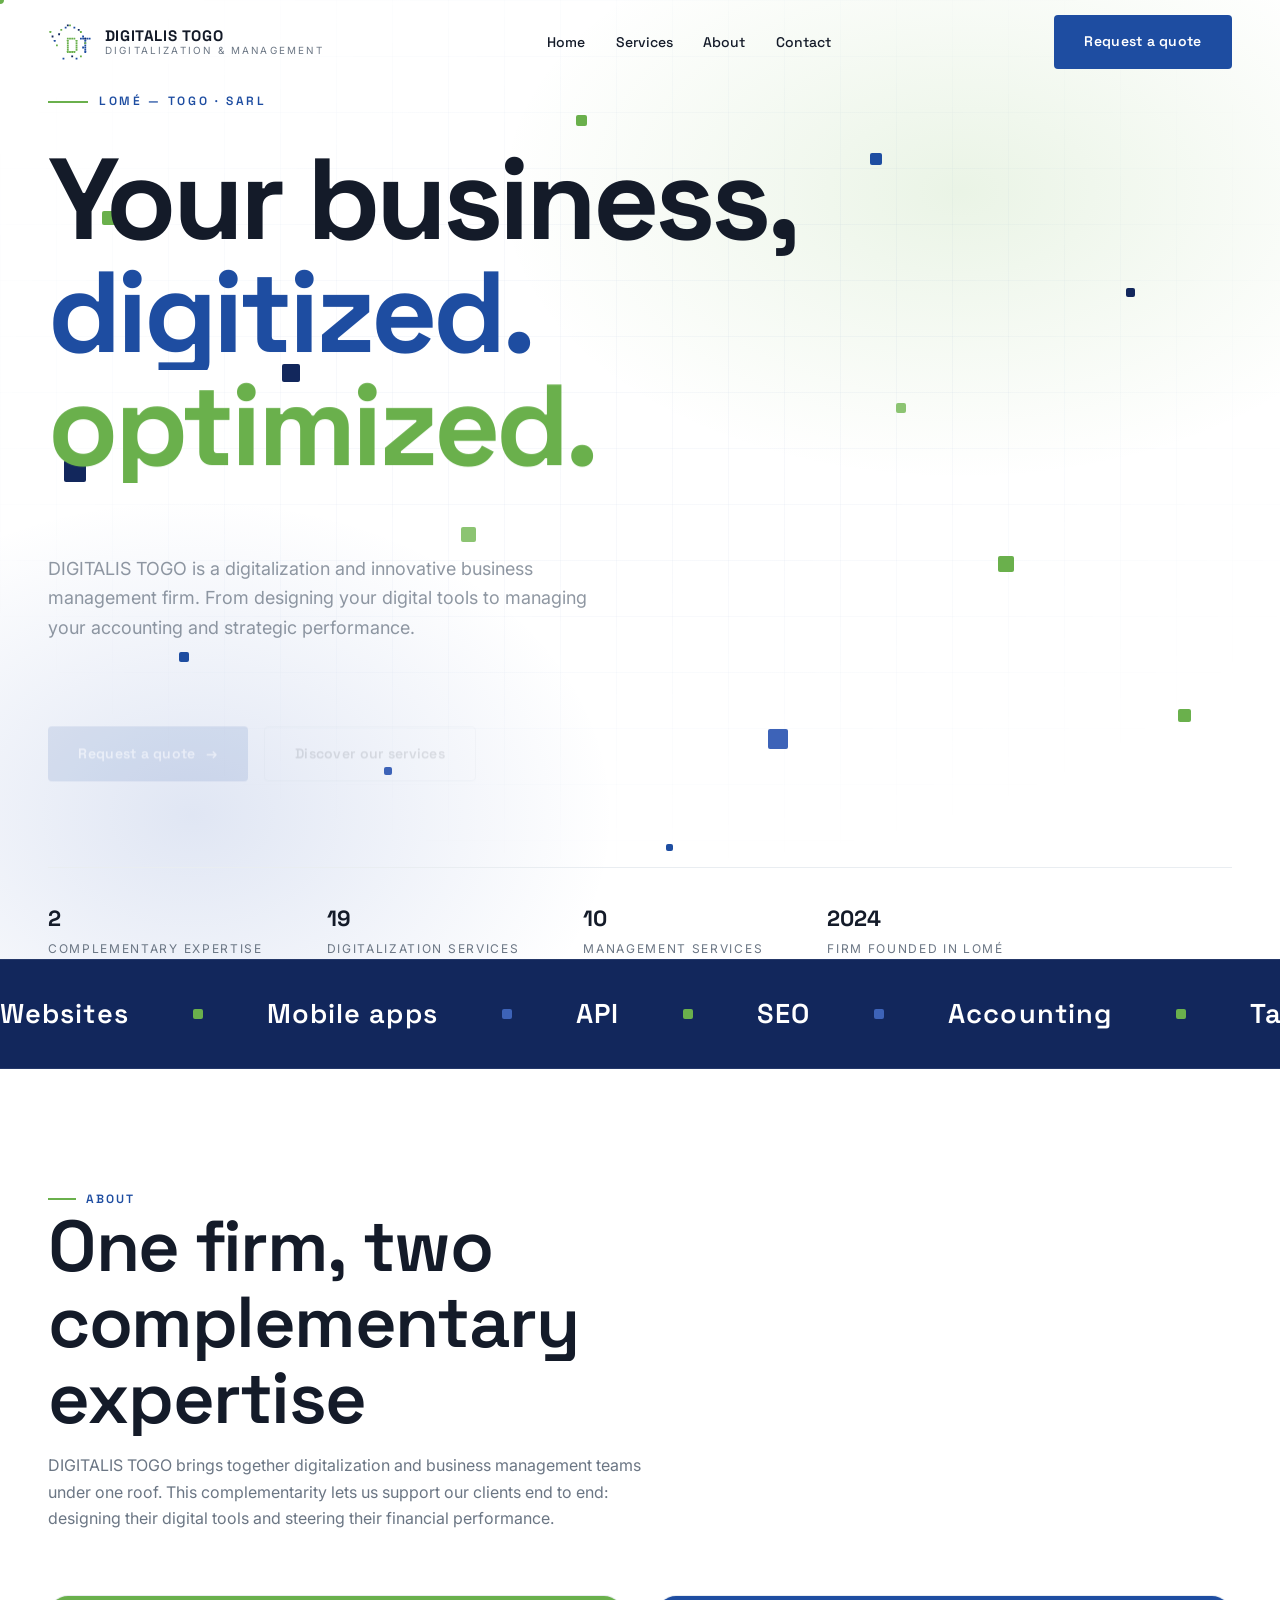
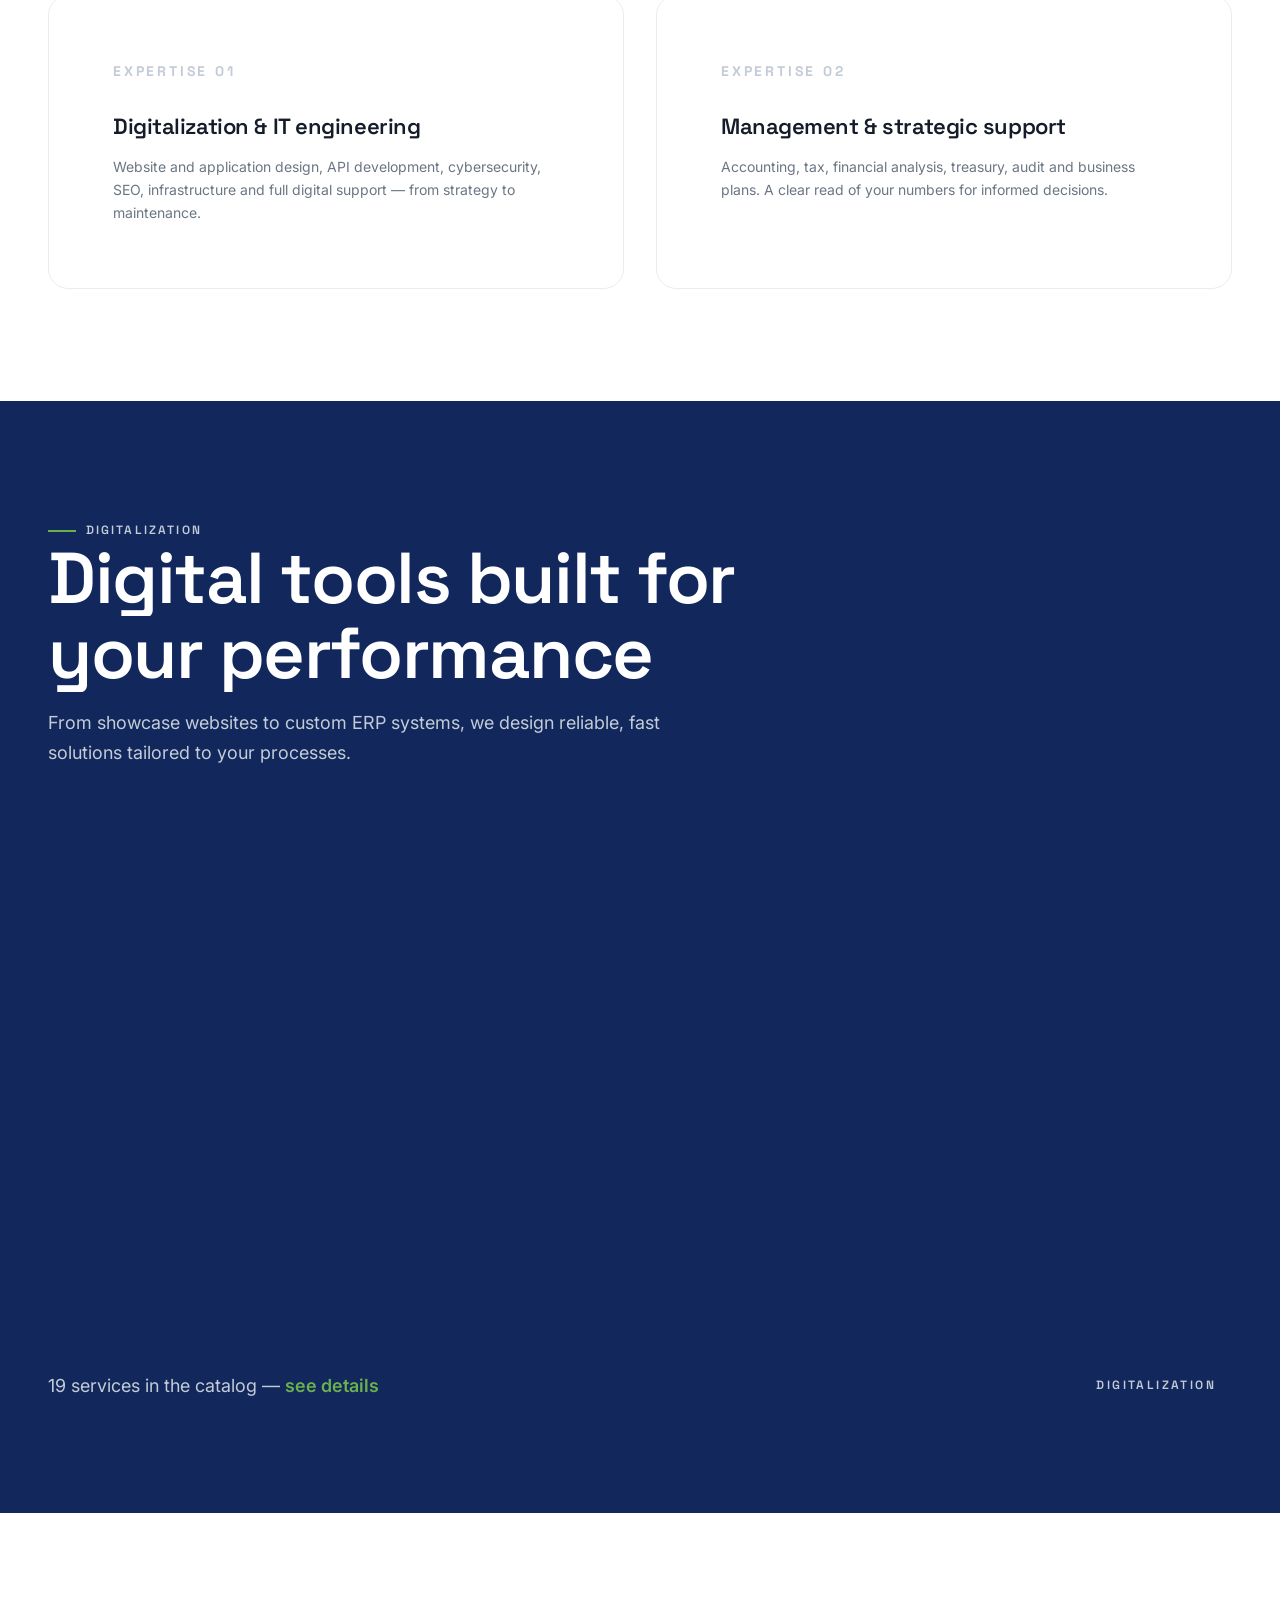
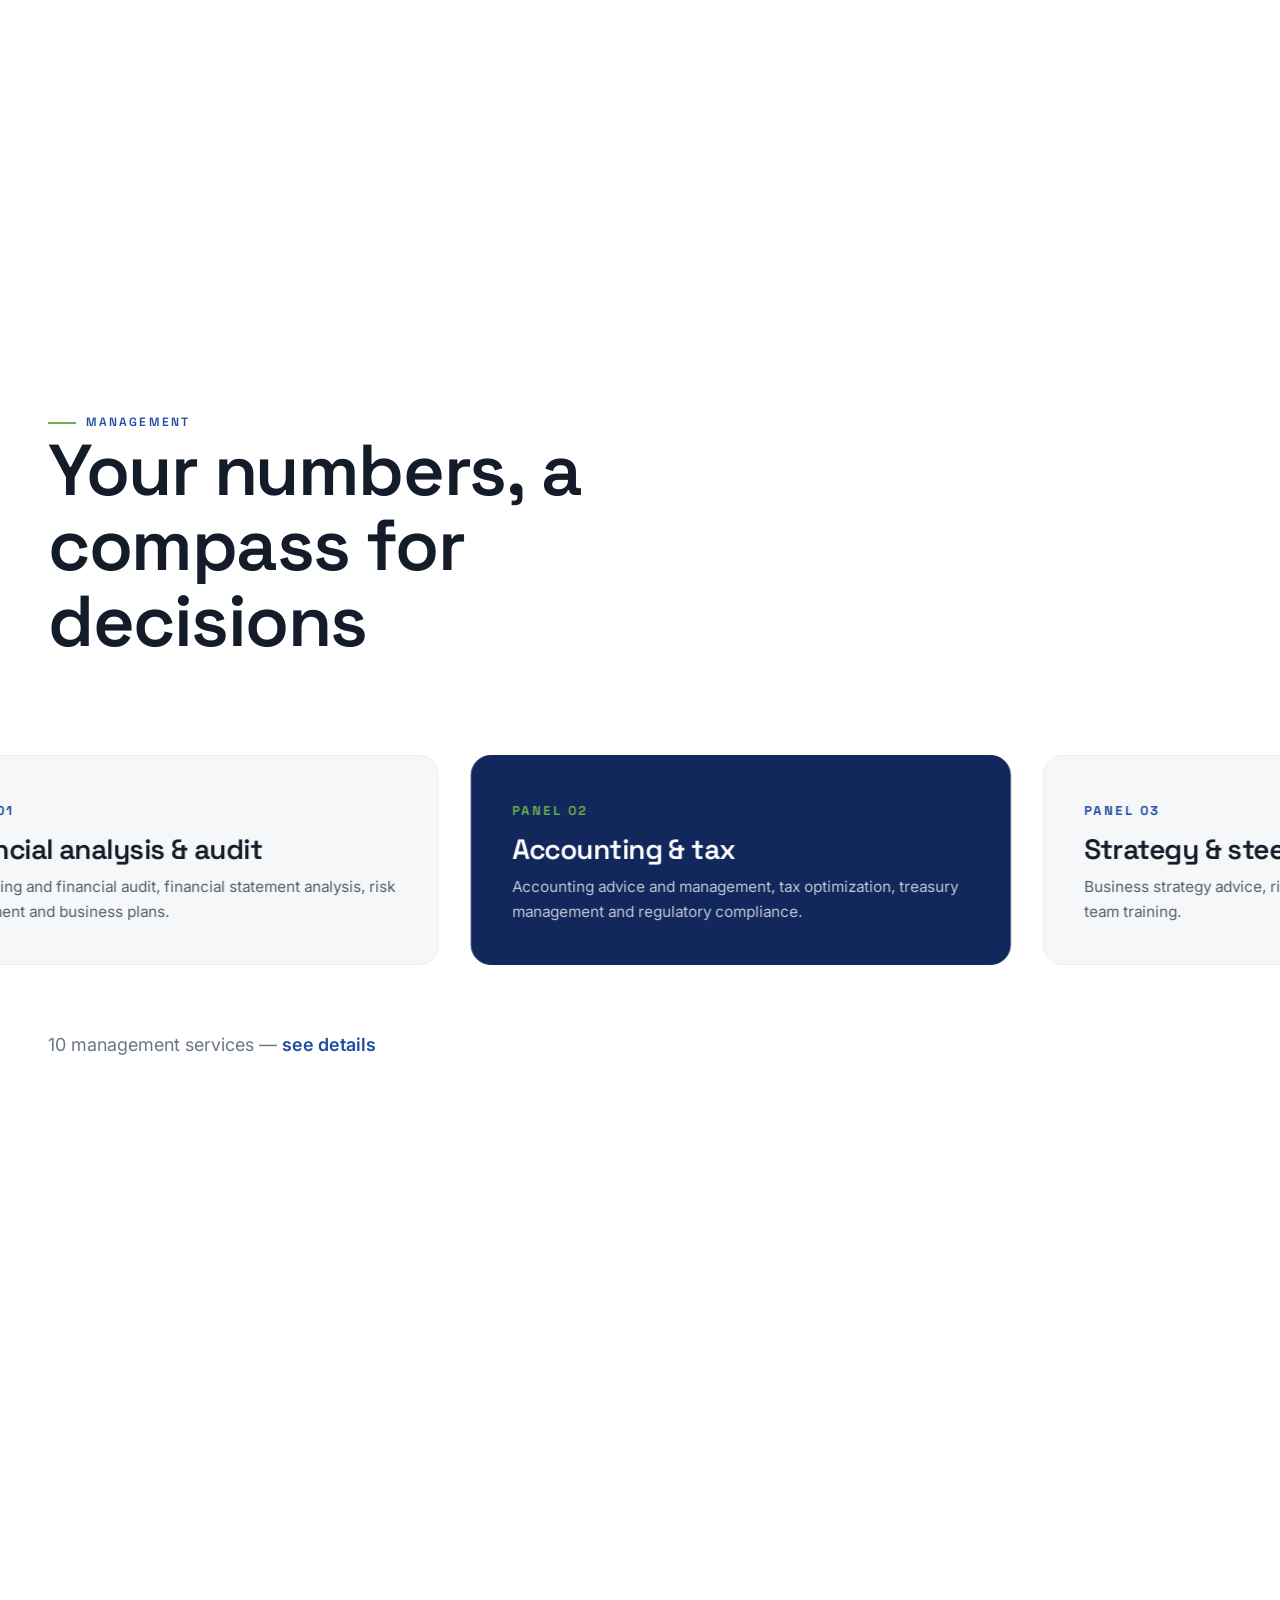
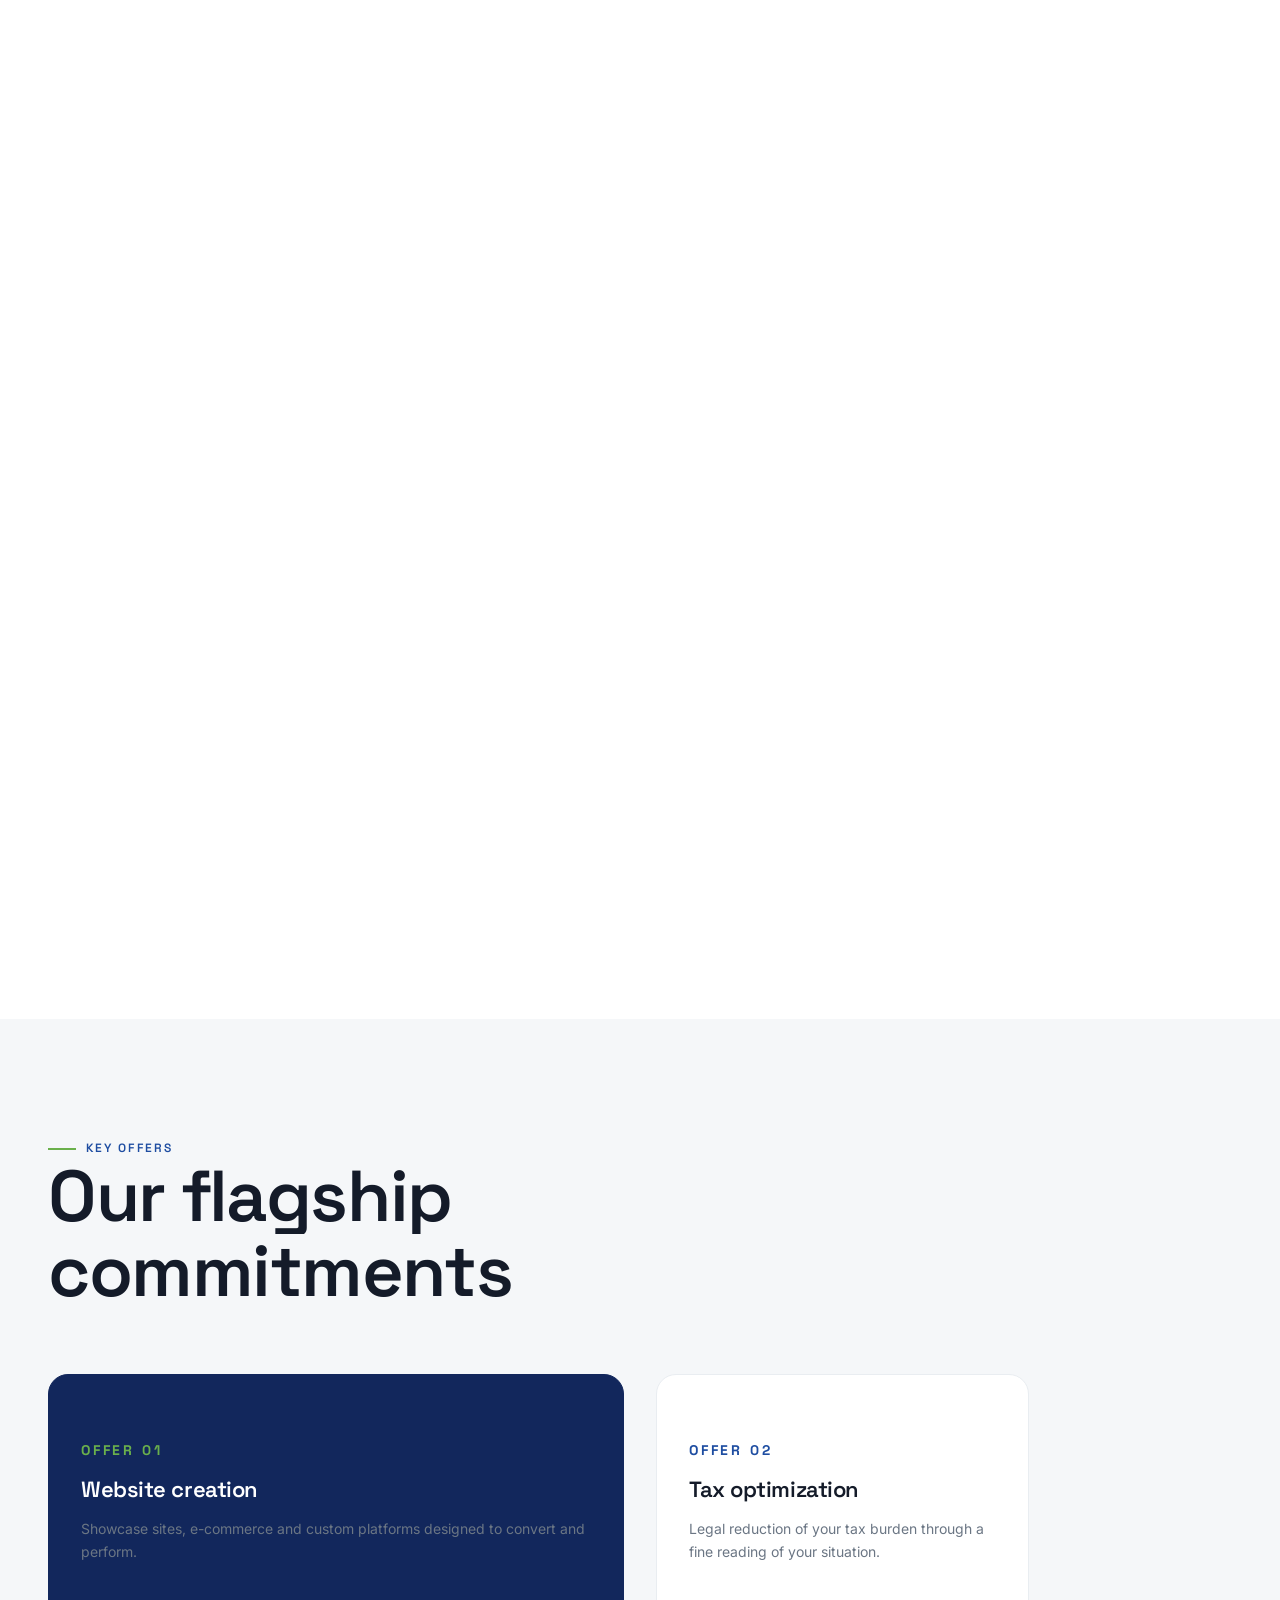
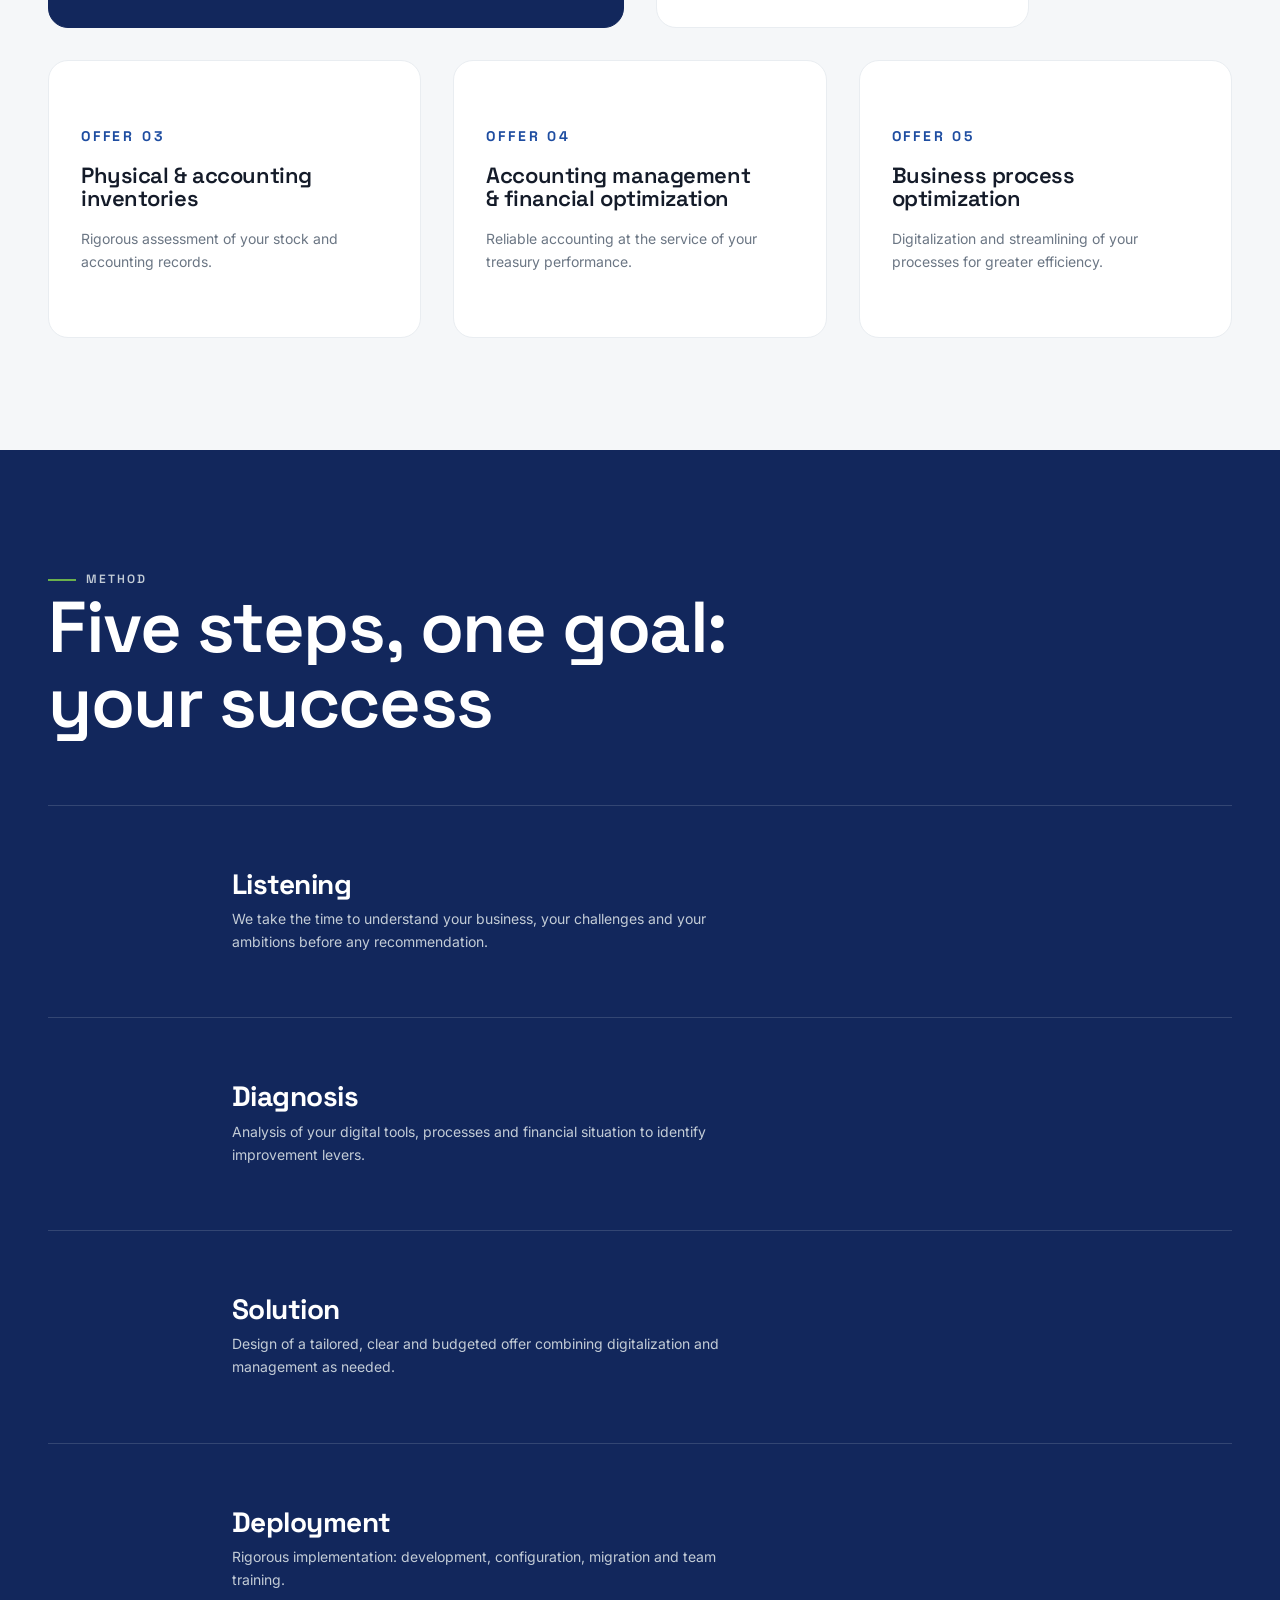
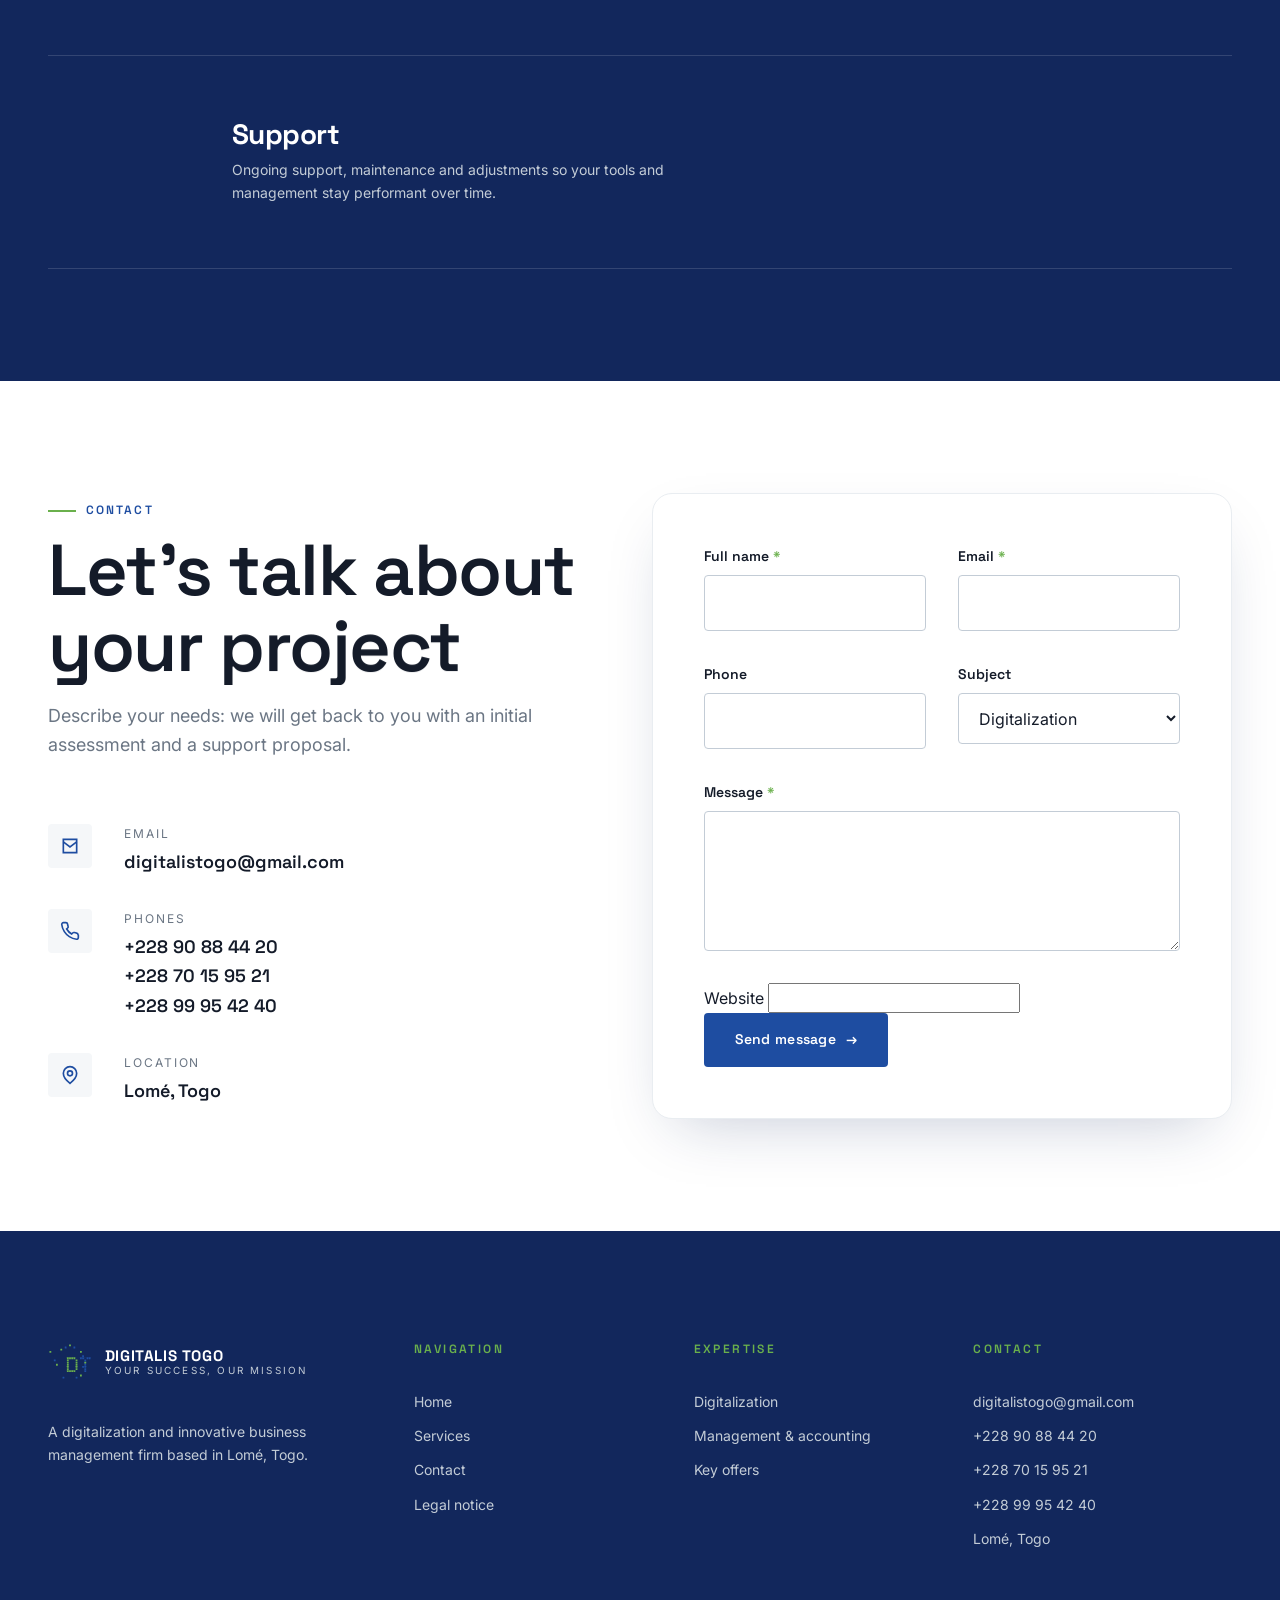
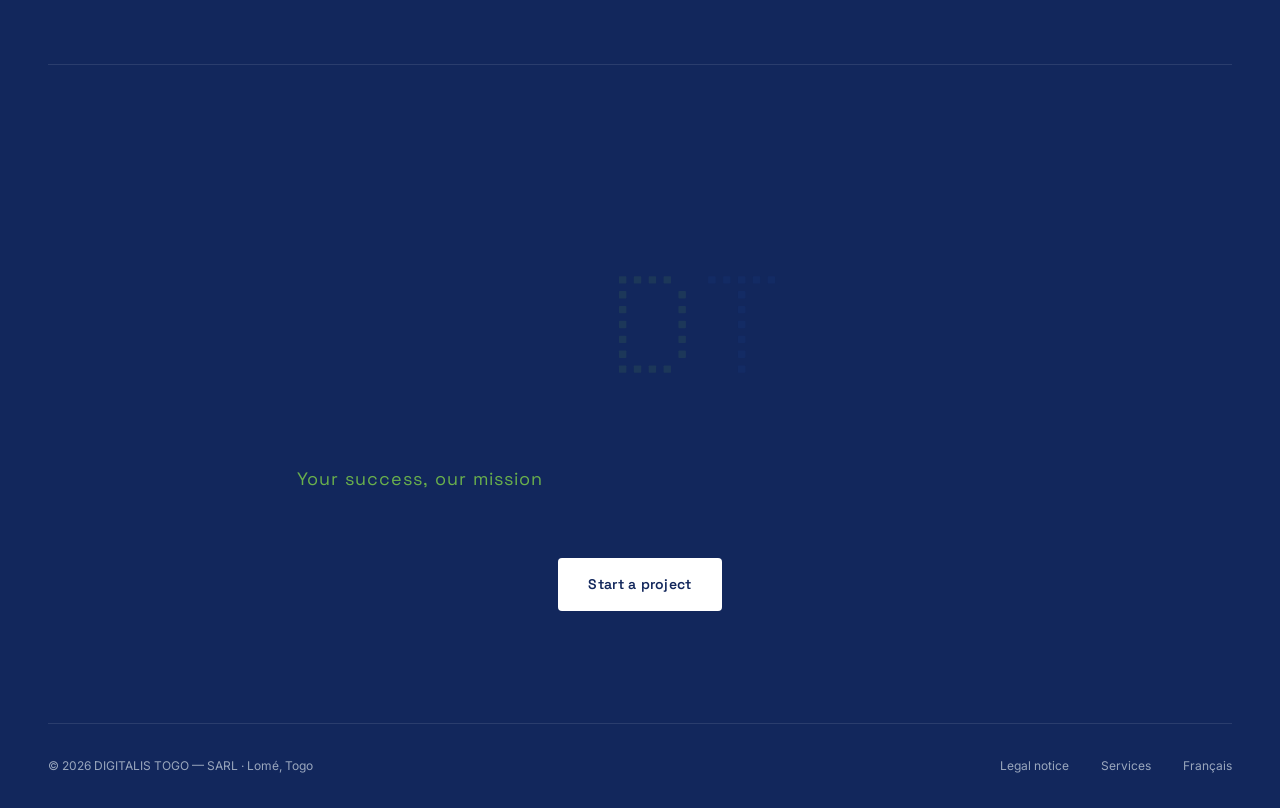
==== commit 24feaeac: "fix: corriger le contraste, la hiérarchie et le seo technique" ====
--- a/en/index.html
+++ b/en/index.html
@@ -6,17 +6,17 @@
   <title>DIGITALIS TOGO — Digital transformation &amp; innovative business management | Lomé</title>
   <meta name="description" content="DIGITALIS TOGO, a firm in Lomé specializing in digitalization and innovative business management: websites, mobile apps, accounting, tax and strategy.">
   <meta name="theme-color" content="#12275c">
-  <link rel="canonical" href="./">
-  <link rel="alternate" hreflang="en" href="./">
-  <link rel="alternate" hreflang="fr" href="../">
-  <link rel="alternate" hreflang="x-default" href="../">
+  <link rel="canonical" href="https://digitalis-togo.com/en/">
+  <link rel="alternate" hreflang="en" href="https://digitalis-togo.com/en/">
+  <link rel="alternate" hreflang="fr" href="https://digitalis-togo.com/">
+  <link rel="alternate" hreflang="x-default" href="https://digitalis-togo.com/">
 
   <meta property="og:type" content="website">
   <meta property="og:locale" content="en_TG">
   <meta property="og:site_name" content="DIGITALIS TOGO">
   <meta property="og:title" content="DIGITALIS TOGO — Your success, our mission">
   <meta property="og:description" content="A digitalization and innovative business management firm in Lomé, Togo.">
-  <meta property="og:url" content="./">
+  <meta property="og:url" content="https://digitalis-togo.com/en/">
 
   <link rel="icon" type="image/svg+xml" href="../favicon/favicon.svg">
   <link rel="apple-touch-icon" href="../favicon/favicon.svg">
@@ -94,7 +94,7 @@
   <!-- ===== Header ===== -->
   <header class="site-header">
     <div class="container site-header__inner">
-      <a class="brand" href="./" aria-label="DIGITALIS TOGO — home">
+      <a class="brand" href="./">
         <img class="brand__mark" src="../assets/logo/logo.svg" alt="" width="44" height="38">
         <span class="brand__text">
           <span class="brand__name">DIGITALIS TOGO</span>
@@ -290,7 +290,7 @@
         <article class="seq__panel" style="flex:0 0 min(540px,82vw);padding:2.5rem;border-radius:20px;background:var(--color-gray-50);border:1px solid var(--color-gray-100);">
           <span style="font-family:'Space Grotesk';font-size:.8rem;font-weight:700;letter-spacing:.2em;color:var(--color-blue);">PANEL 01</span>
           <h3 style="margin:.8rem 0 .6rem;">Financial analysis &amp; audit</h3>
-          <p style="color:var(--color-gray-500);font-size:.95rem;">Accounting and financial audit, financial statement analysis, risk assessment and business plans.</p>
+          <p style="color:var(--color-gray-600);font-size:.95rem;">Accounting and financial audit, financial statement analysis, risk assessment and business plans.</p>
         </article>
         <article class="seq__panel" style="flex:0 0 min(540px,82vw);padding:2.5rem;border-radius:20px;background:var(--color-night);border:1px solid var(--color-night);">
           <span style="font-family:'Space Grotesk';font-size:.8rem;font-weight:700;letter-spacing:.2em;color:var(--color-green);">PANEL 02</span>
@@ -300,7 +300,7 @@
         <article class="seq__panel" style="flex:0 0 min(540px,82vw);padding:2.5rem;border-radius:20px;background:var(--color-gray-50);border:1px solid var(--color-gray-100);">
           <span style="font-family:'Space Grotesk';font-size:.8rem;font-weight:700;letter-spacing:.2em;color:var(--color-blue);">PANEL 03</span>
           <h3 style="margin:.8rem 0 .6rem;">Strategy &amp; steering</h3>
-          <p style="color:var(--color-gray-500);font-size:.95rem;">Business strategy advice, risk management and assessment, team training.</p>
+          <p style="color:var(--color-gray-600);font-size:.95rem;">Business strategy advice, risk management and assessment, team training.</p>
         </article>
         <article class="seq__panel" style="flex:0 0 min(540px,82vw);padding:2.5rem;border-radius:20px;background:var(--color-night);border:1px solid var(--color-night);">
           <span style="font-family:'Space Grotesk';font-size:.8rem;font-weight:700;letter-spacing:.2em;color:var(--color-green);">PANEL 04</span>
@@ -310,7 +310,7 @@
         <article class="seq__panel" style="flex:0 0 min(540px,82vw);padding:2.5rem;border-radius:20px;background:var(--color-gray-50);border:1px solid var(--color-gray-100);">
           <span style="font-family:'Space Grotesk';font-size:.8rem;font-weight:700;letter-spacing:.2em;color:var(--color-blue);">PANEL 05</span>
           <h3 style="margin:.8rem 0 .6rem;">Training</h3>
-          <p style="color:var(--color-gray-500);font-size:.95rem;">Skills development for your teams in management, accounting and digital culture.</p>
+          <p style="color:var(--color-gray-600);font-size:.95rem;">Skills development for your teams in management, accounting and digital culture.</p>
         </article>
       </div>
       <div class="container">
@@ -498,7 +498,7 @@
     <div class="container">
       <div class="footer-top">
         <div class="footer-brand">
-          <a class="brand" href="./" aria-label="DIGITALIS TOGO — home">
+          <a class="brand" href="./">
             <img class="brand__mark" src="../assets/logo/logo.svg" alt="" width="44" height="38">
             <span class="brand__text">
               <span class="brand__name">DIGITALIS TOGO</span>
@@ -517,7 +517,7 @@
         </div>
 
         <div class="footer-col">
-          <h4>Navigation</h4>
+          <h2 class="footer-col__title">Navigation</h2>
           <ul>
             <li><a href="./">Home</a></li>
             <li><a href="./services.html">Services</a></li>
@@ -527,7 +527,7 @@
         </div>
 
         <div class="footer-col">
-          <h4>Expertise</h4>
+          <h2 class="footer-col__title">Expertise</h2>
           <ul>
             <li><a href="./services.html#digitalisation">Digitalization</a></li>
             <li><a href="./services.html#gestion">Management &amp; accounting</a></li>
@@ -536,7 +536,7 @@
         </div>
 
         <div class="footer-col">
-          <h4>Contact</h4>
+          <h2 class="footer-col__title">Contact</h2>
           <ul>
             <li><a href="mailto:digitalistogo@gmail.com">digitalistogo@gmail.com</a></li>
             <li><a href="tel:+22890884420">+228 90 88 44 20</a></li>
--- a/assets/css/main.css
+++ b/assets/css/main.css
@@ -20,6 +20,7 @@
   --color-gray-100: #e9edf1;
   --color-gray-300: #c3ccd6;
   --color-gray-500: #6b7684;
+  --color-gray-600: #525d6b;
   --color-gray-800: #232c3d;
   --color-ink: #141b29;
 
@@ -230,6 +231,10 @@
 
 .section--dark .text-lead,
 .section--dark .eyebrow {
+  color: var(--color-gray-300);
+}
+
+.section--dark .divider-label {
   color: var(--color-gray-300);
 }
 
--- a/assets/css/components.css
+++ b/assets/css/components.css
@@ -871,7 +871,7 @@
   max-width: 34ch;
 }
 
-.footer-col h4 {
+.footer-col h2.footer-col__title {
   font-family: var(--font-display);
   font-size: var(--text-xs);
   font-weight: 600;
@@ -960,7 +960,7 @@
   align-items: center;
   justify-content: space-between;
   font-size: var(--text-xs);
-  color: var(--color-gray-500);
+  color: #9aa7bd;
 }
 
 .footer-bottom nav {
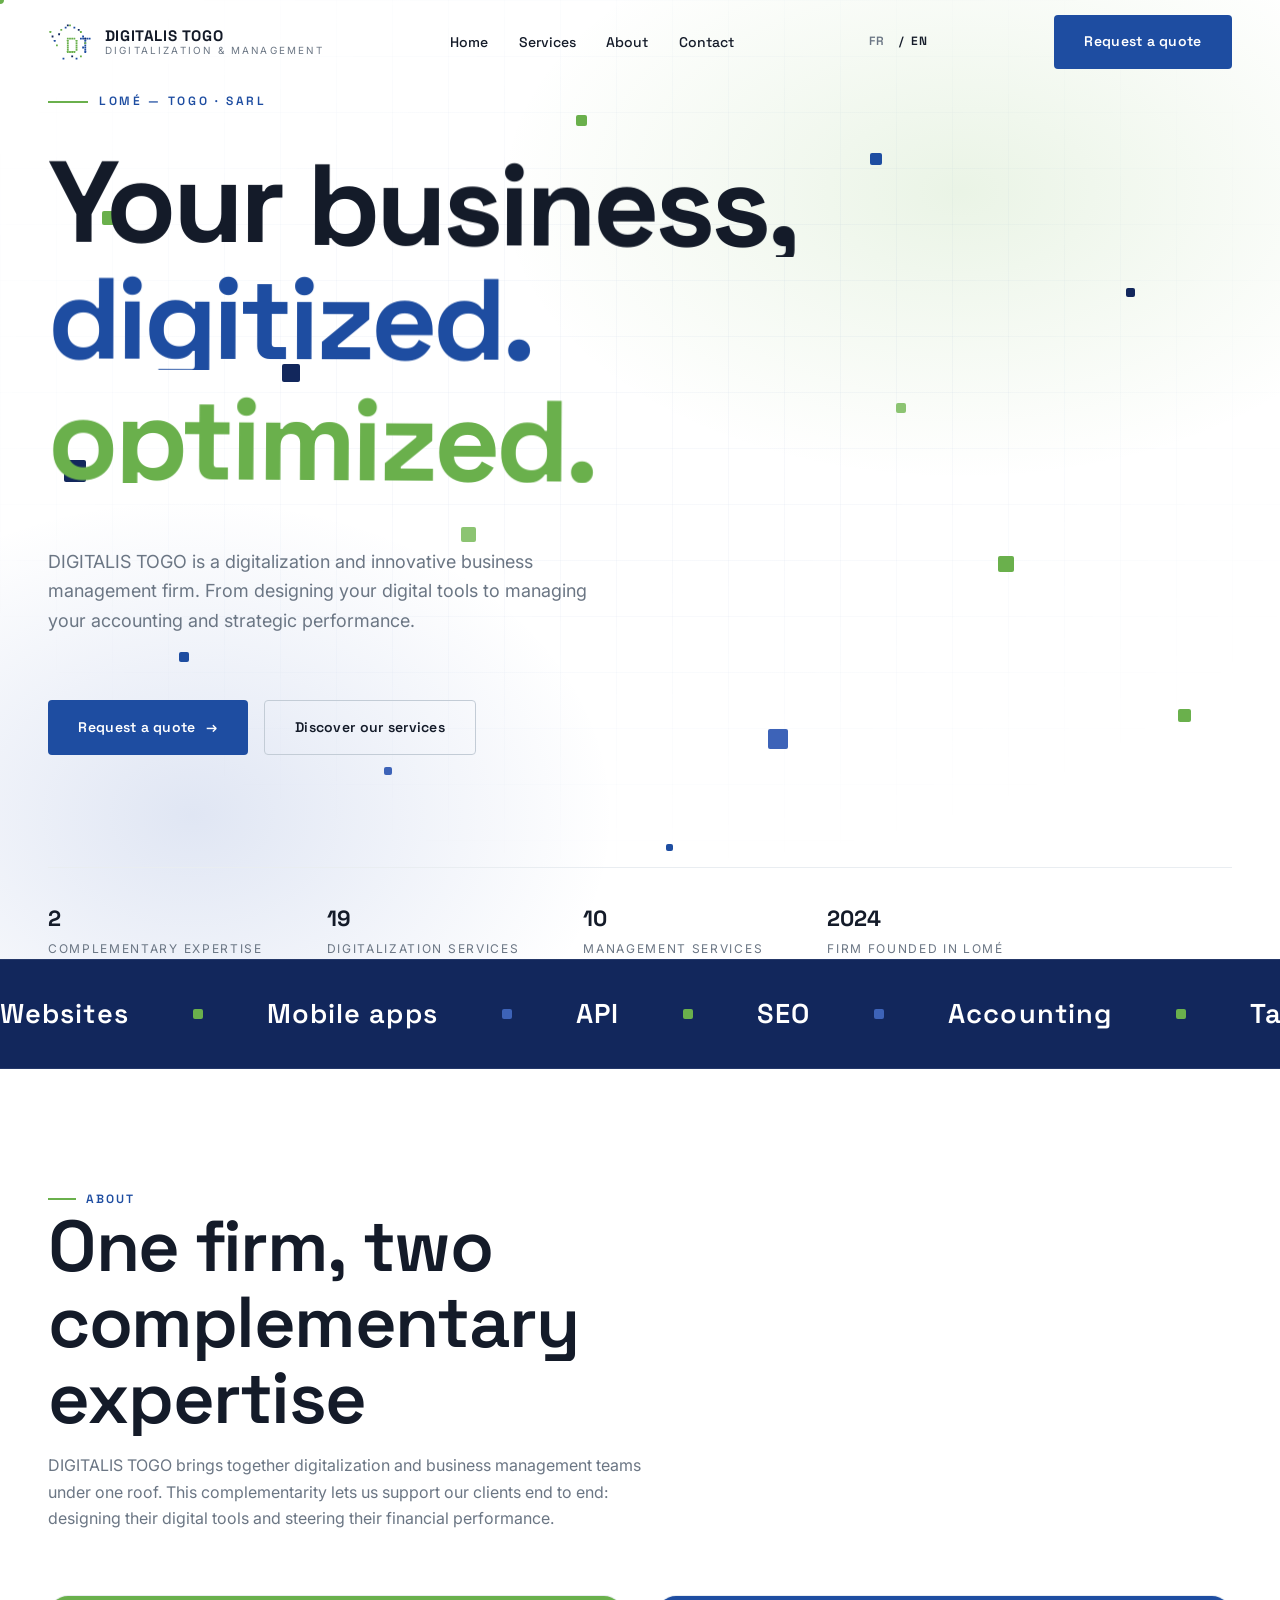
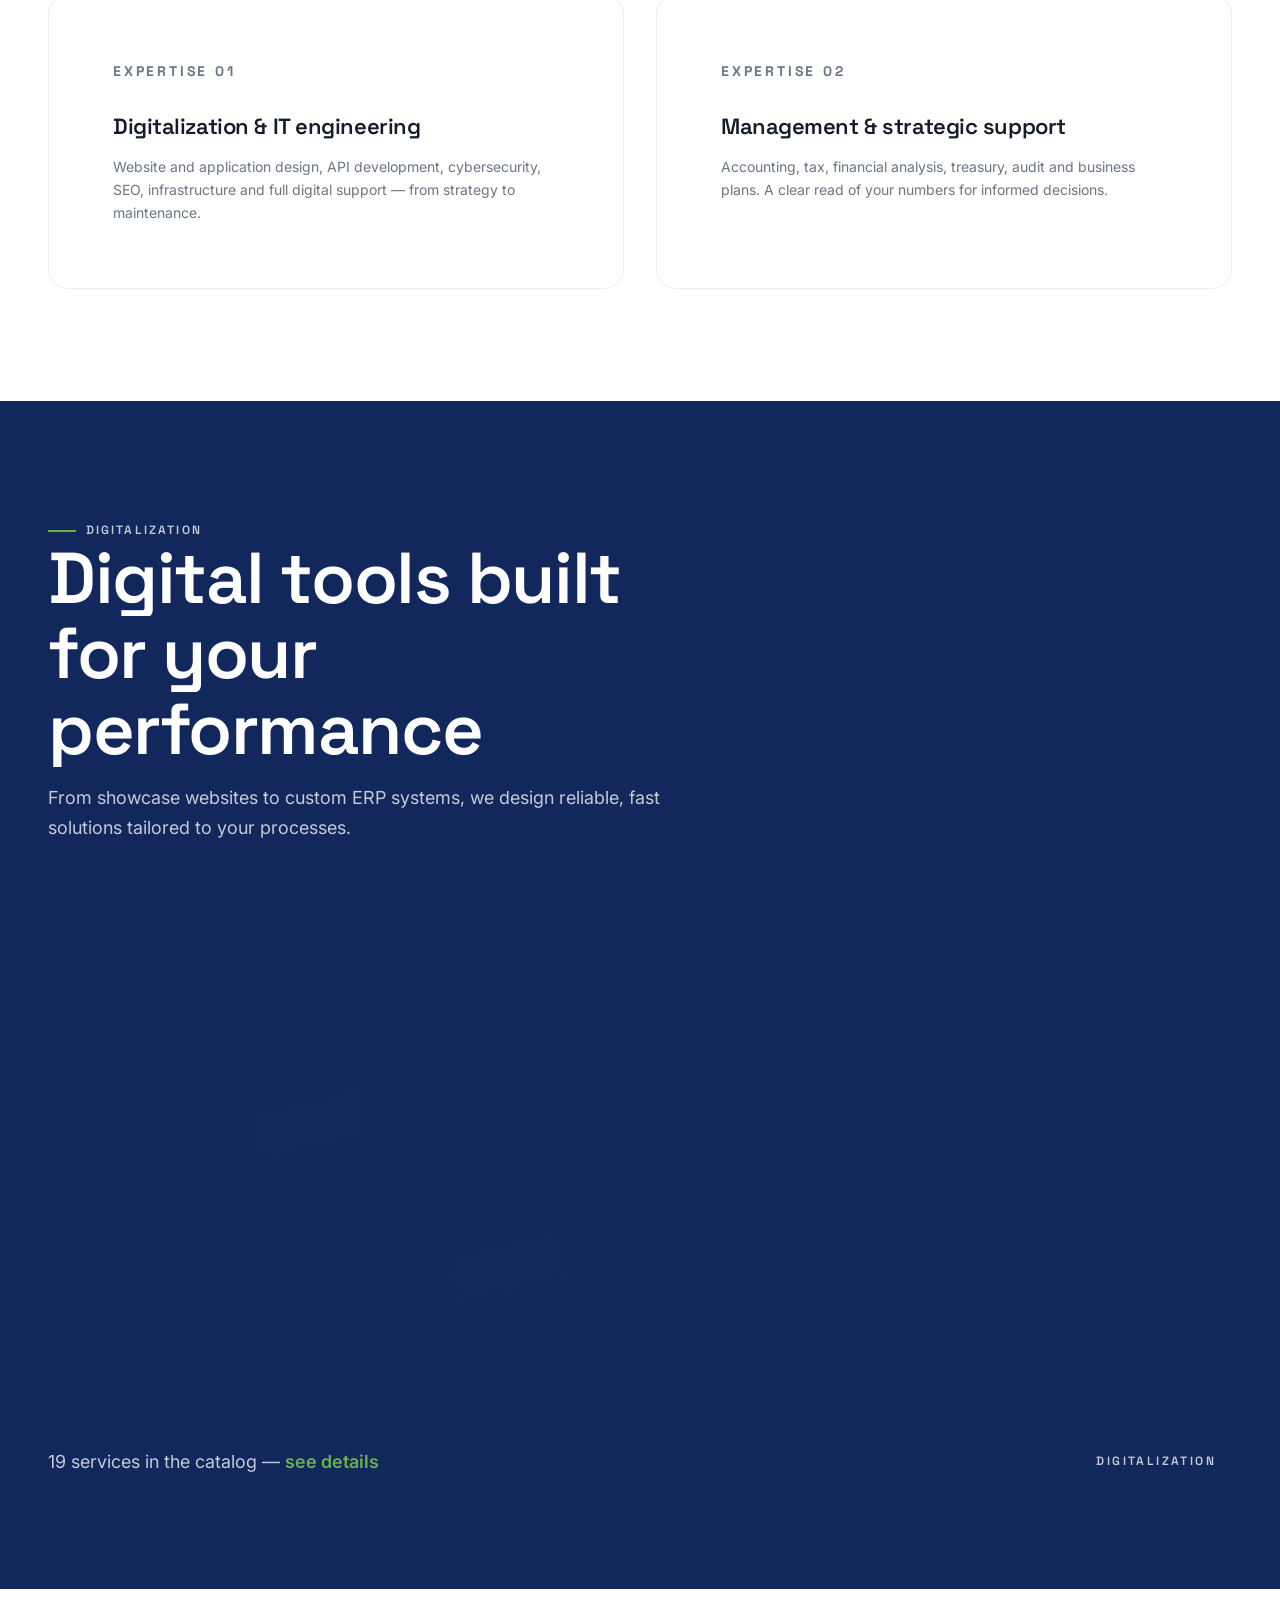
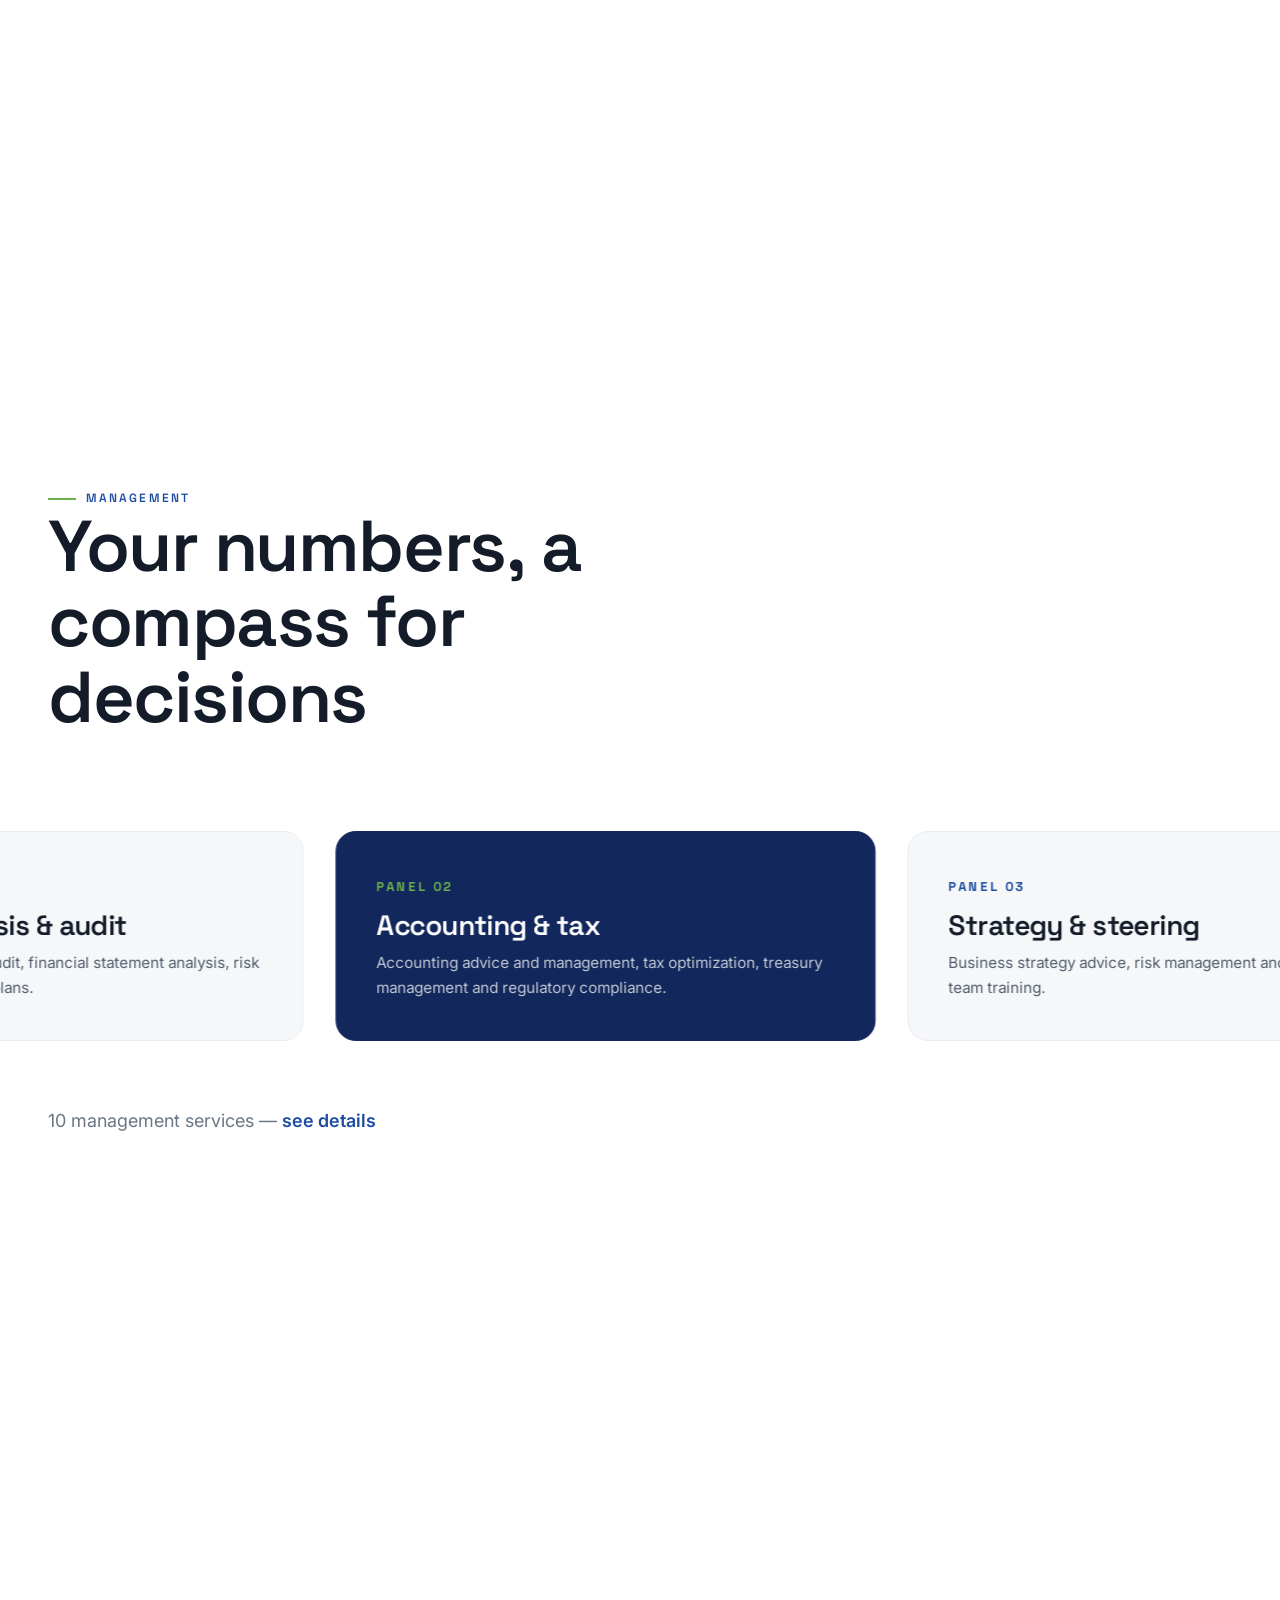
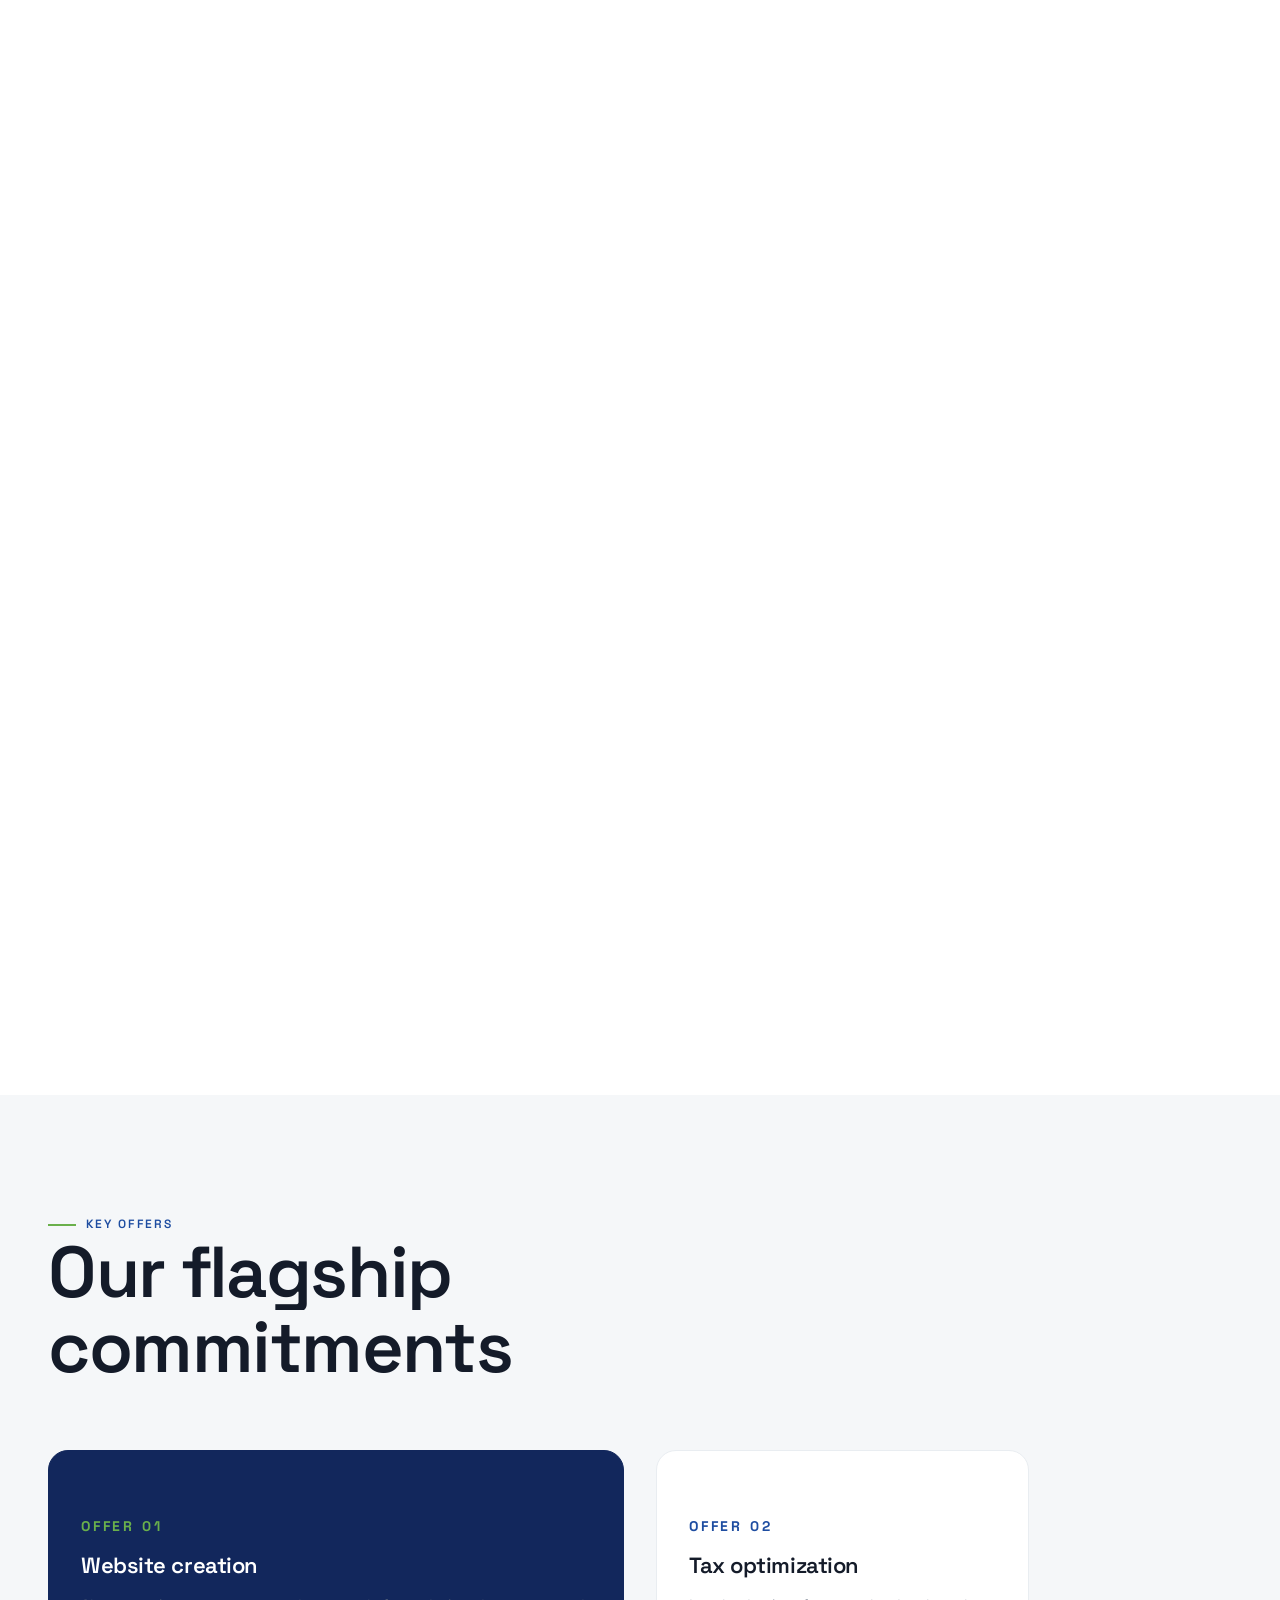
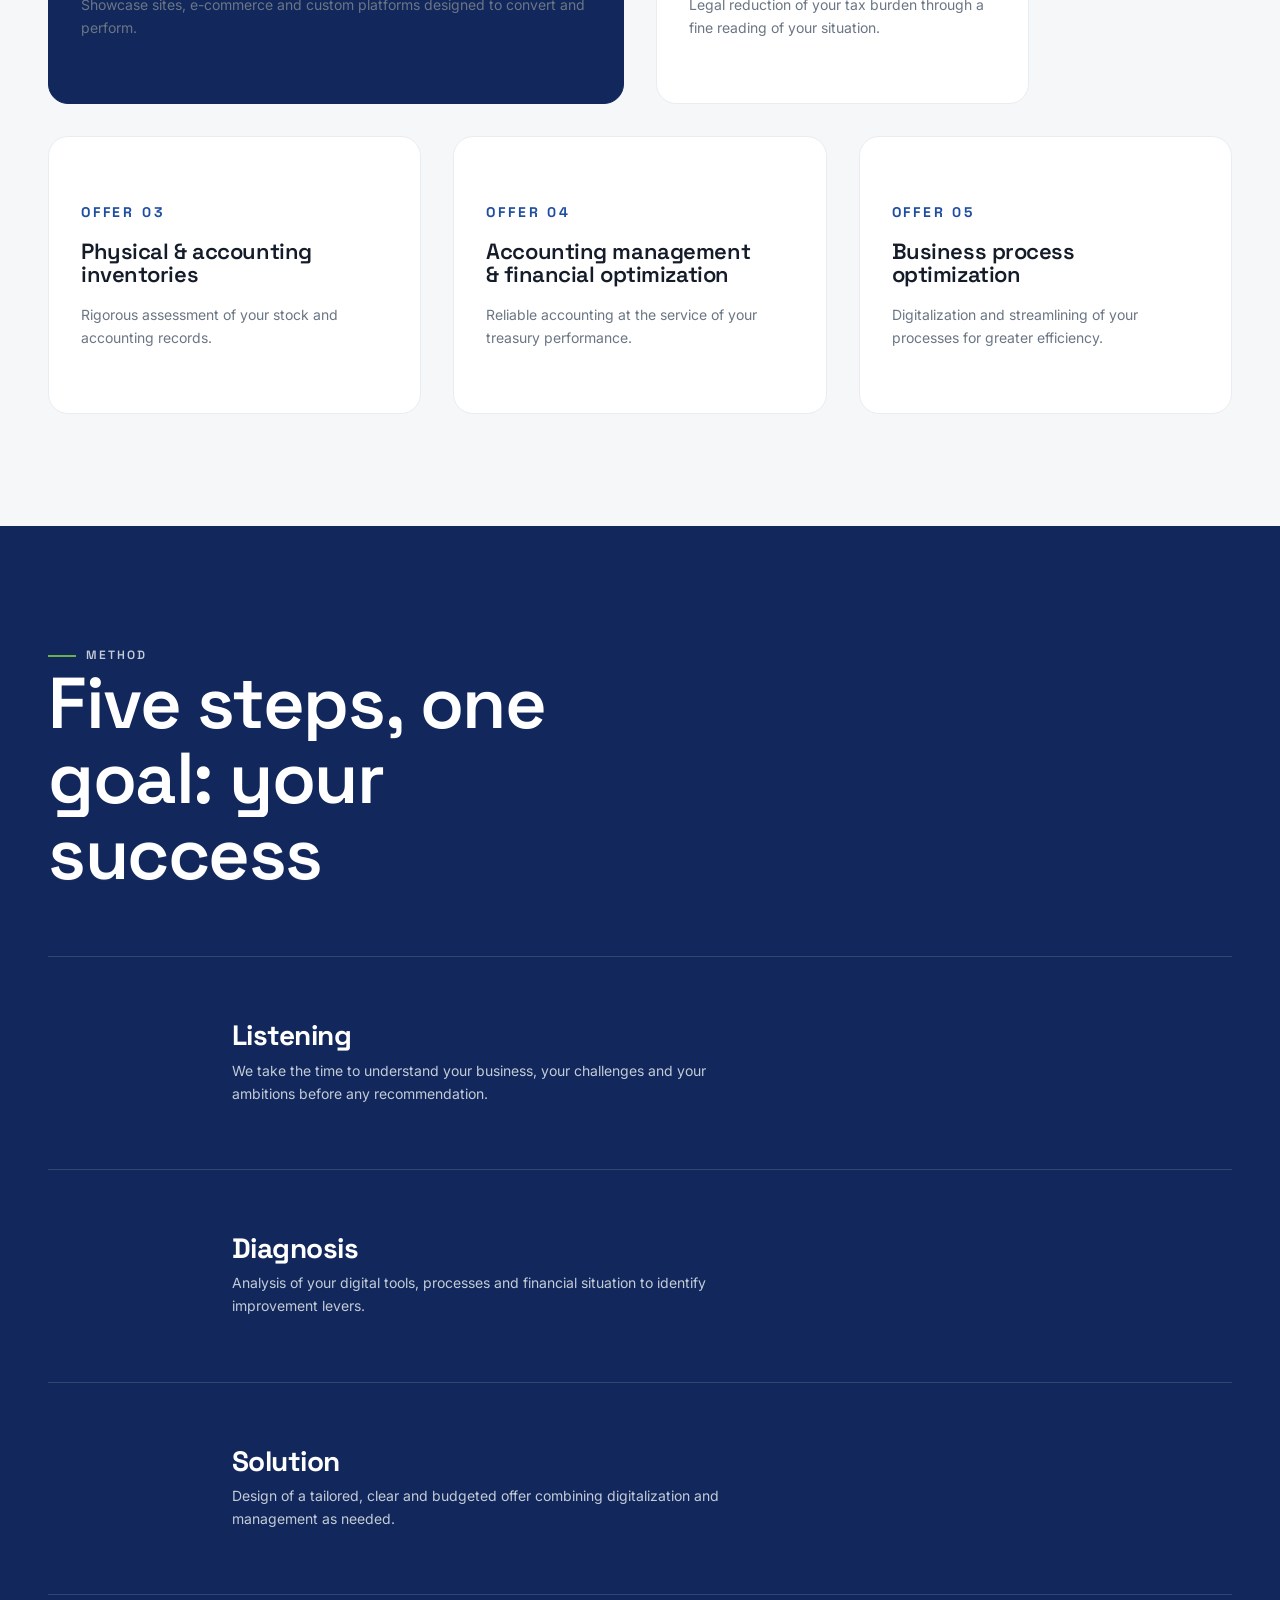
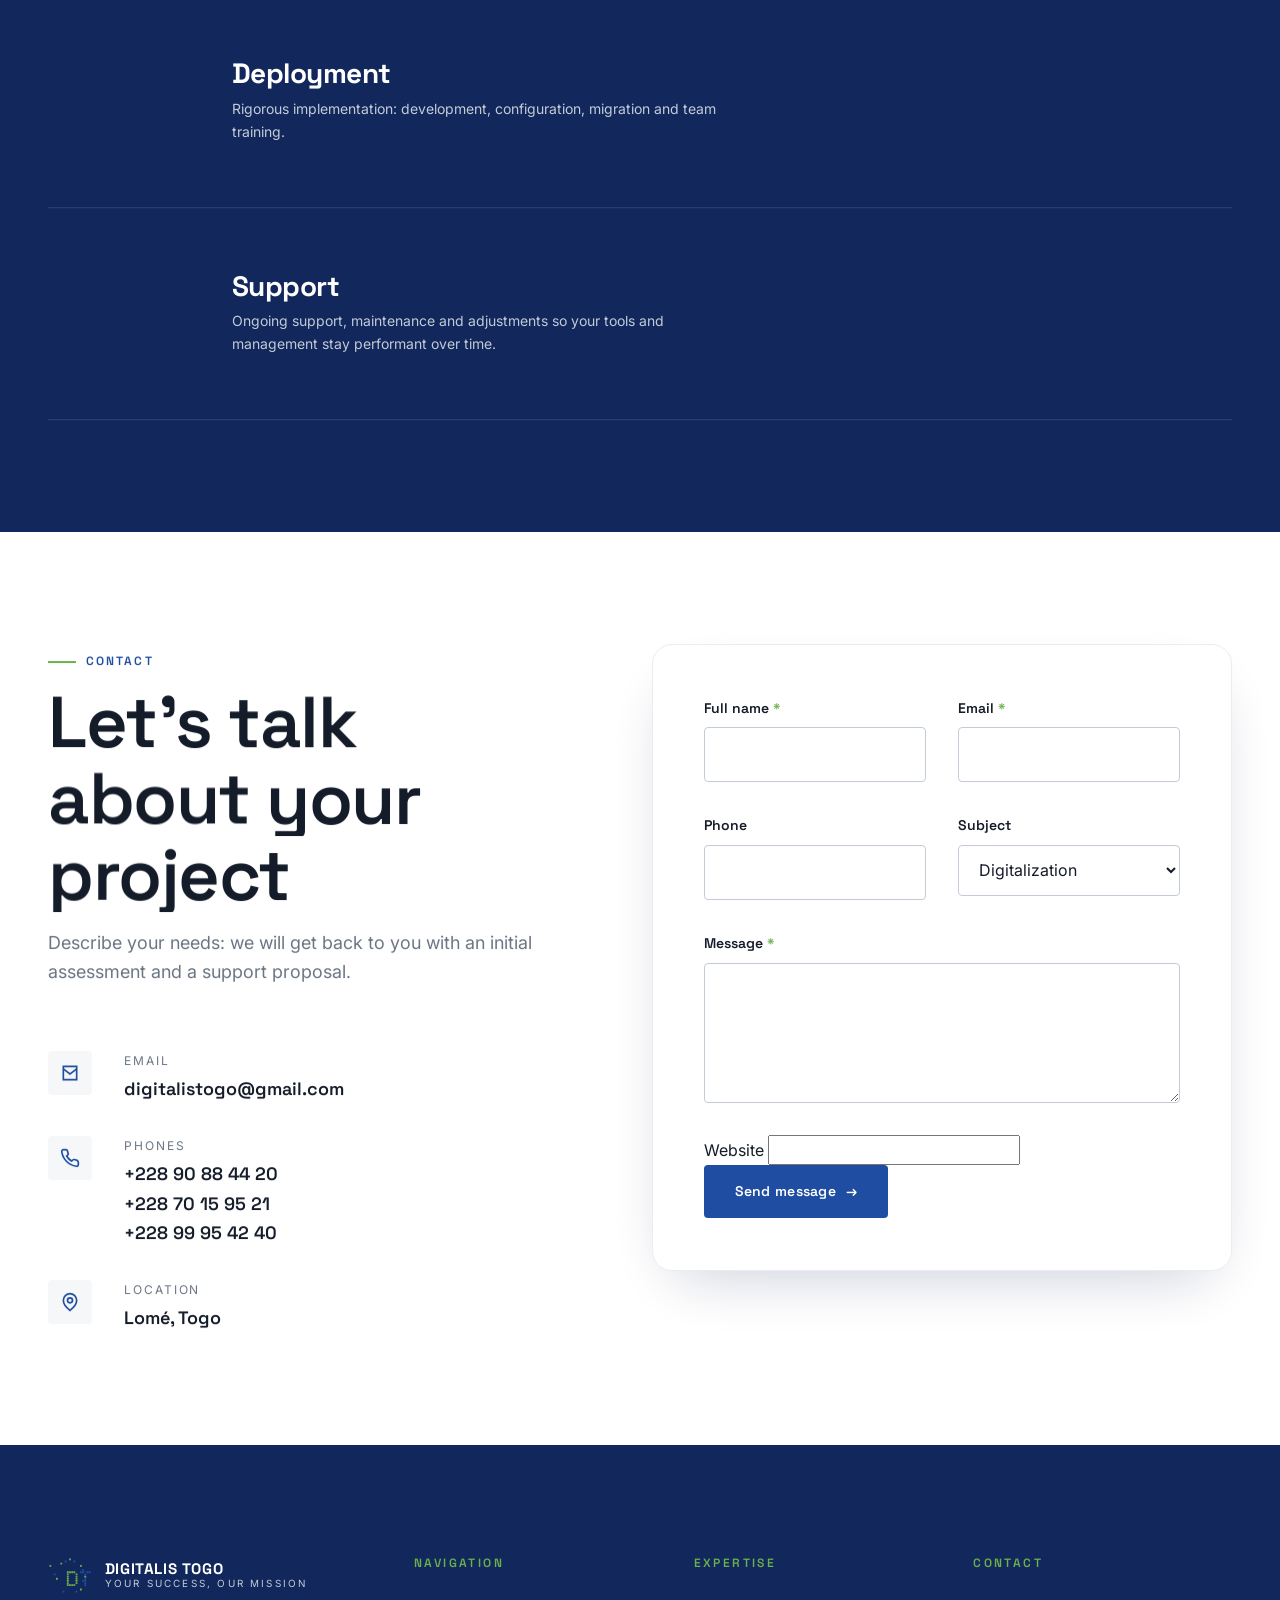
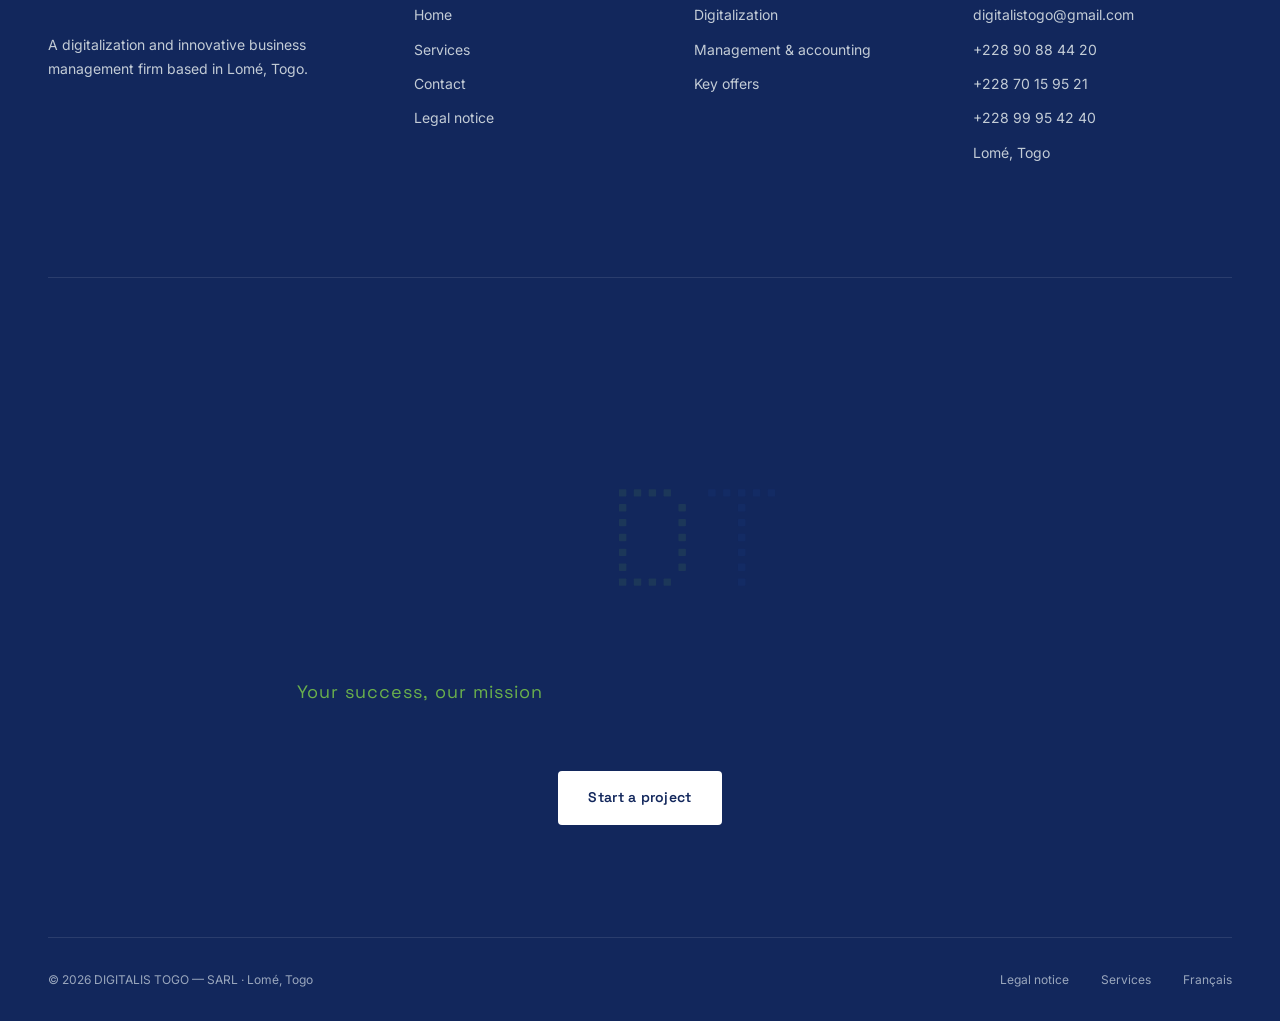
==== commit 791a3bb4: "feat: ajouter le sélecteur de langue et nettoyer le menu mobile" ====
--- a/en/index.html
+++ b/en/index.html
@@ -111,6 +111,12 @@
         </ul>
       </nav>
 
+      <div class="lang-switch" aria-label="Language">
+        <a href="../" hreflang="fr" lang="fr">FR</a>
+        <span aria-hidden="true">/</span>
+        <span class="is-current" aria-current="true">EN</span>
+      </div>
+
       <a class="header__cta btn btn--primary" href="#contact">Request a quote</a>
 
       <button class="nav-toggle" type="button" aria-expanded="false" aria-controls="mobile-menu" aria-label="Open menu">
@@ -128,7 +134,6 @@
     </ul>
     <div class="mobile-menu__foot">
       <span>Lomé, Togo</span>
-      <a href="mailto:digitalistogo@gmail.com">digitalistogo@gmail.com</a>
       <a href="tel:+22890884420">+228 90 88 44 20</a>
     </div>
   </nav>
--- a/assets/css/components.css
+++ b/assets/css/components.css
@@ -261,6 +261,37 @@
   font-size: var(--text-sm);
 }
 
+.mobile-menu__foot a:hover {
+  color: var(--color-white);
+}
+
+/* ---------- Sélecteur de langue ---------- */
+.lang-switch {
+  display: inline-flex;
+  align-items: center;
+  gap: 0.35rem;
+  font-family: var(--font-display);
+  font-size: var(--text-xs);
+  font-weight: 600;
+  letter-spacing: 0.08em;
+}
+
+.lang-switch a {
+  color: var(--color-gray-500);
+  padding: 0.35rem 0.55rem;
+  border-radius: var(--radius-sm);
+  transition: color var(--dur-fast), background var(--dur-fast);
+}
+
+.lang-switch a:hover {
+  color: var(--color-blue);
+}
+
+.lang-switch a.is-current {
+  color: var(--color-ink);
+  background: var(--color-gray-100);
+}
+
 /* ---------- Hero ---------- */
 .hero {
   position: relative;
@@ -540,7 +571,7 @@
   font-size: var(--text-sm);
   font-weight: 700;
   letter-spacing: 0.2em;
-  color: var(--color-gray-300);
+  color: var(--color-gray-500);
   margin-bottom: var(--space-md);
   display: block;
 }
--- a/assets/css/responsive.css
+++ b/assets/css/responsive.css
@@ -86,6 +86,36 @@
     grid-template-columns: 1fr;
   }
 
+  /* Séquences : pas de pin ni de débordement horizontal */
+  .seq__stage {
+    height: auto !important;
+    min-height: 50vh;
+    padding: var(--space-md) 0;
+  }
+
+  .seq__chips {
+    grid-template-columns: repeat(2, 1fr) !important;
+    width: 92% !important;
+    gap: 0.6rem !important;
+  }
+
+  .seq__chip {
+    font-size: 0.75rem !important;
+    text-align: center;
+  }
+
+  .seq__track {
+    flex-direction: column !important;
+    width: 100% !important;
+    gap: var(--space-sm) !important;
+    padding: 1rem 0 2rem !important;
+  }
+
+  .seq__panel {
+    flex: none !important;
+    width: 100% !important;
+  }
+
   .form__row {
     grid-template-columns: 1fr;
     gap: 0;
